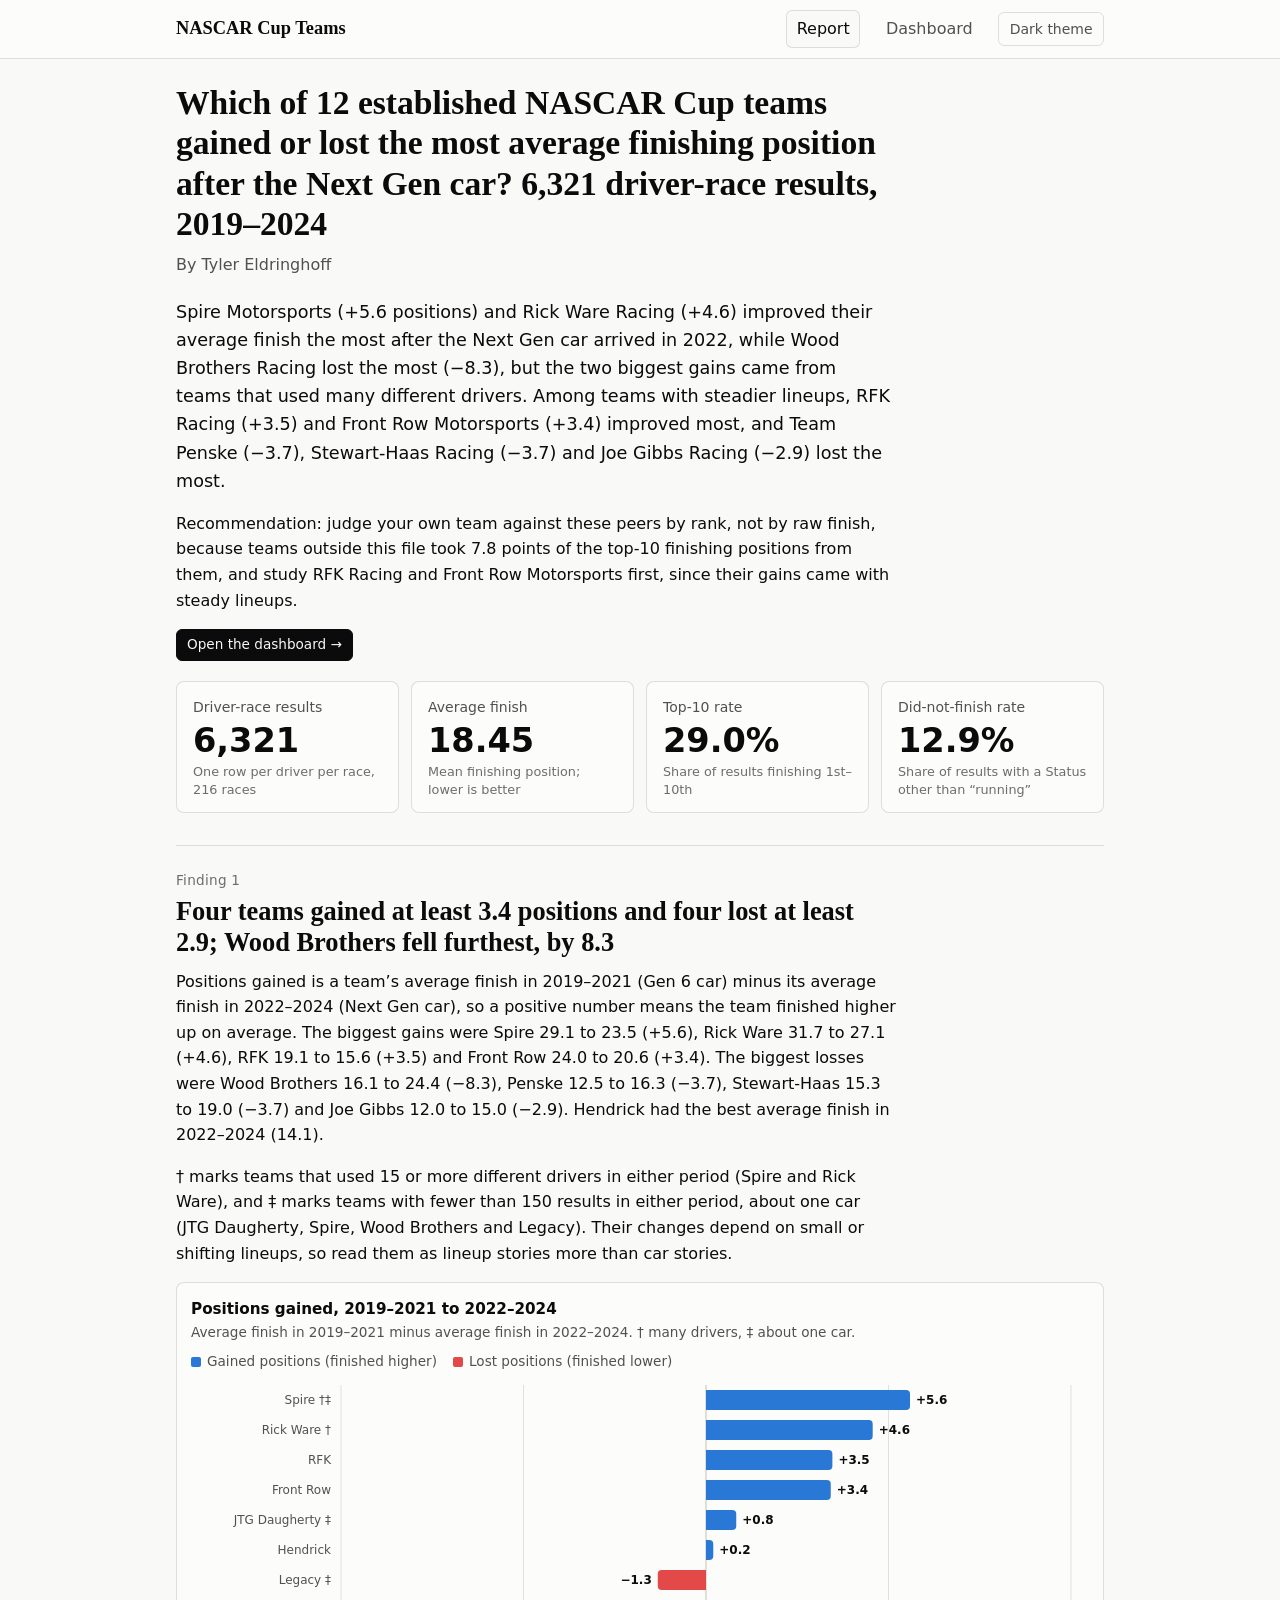
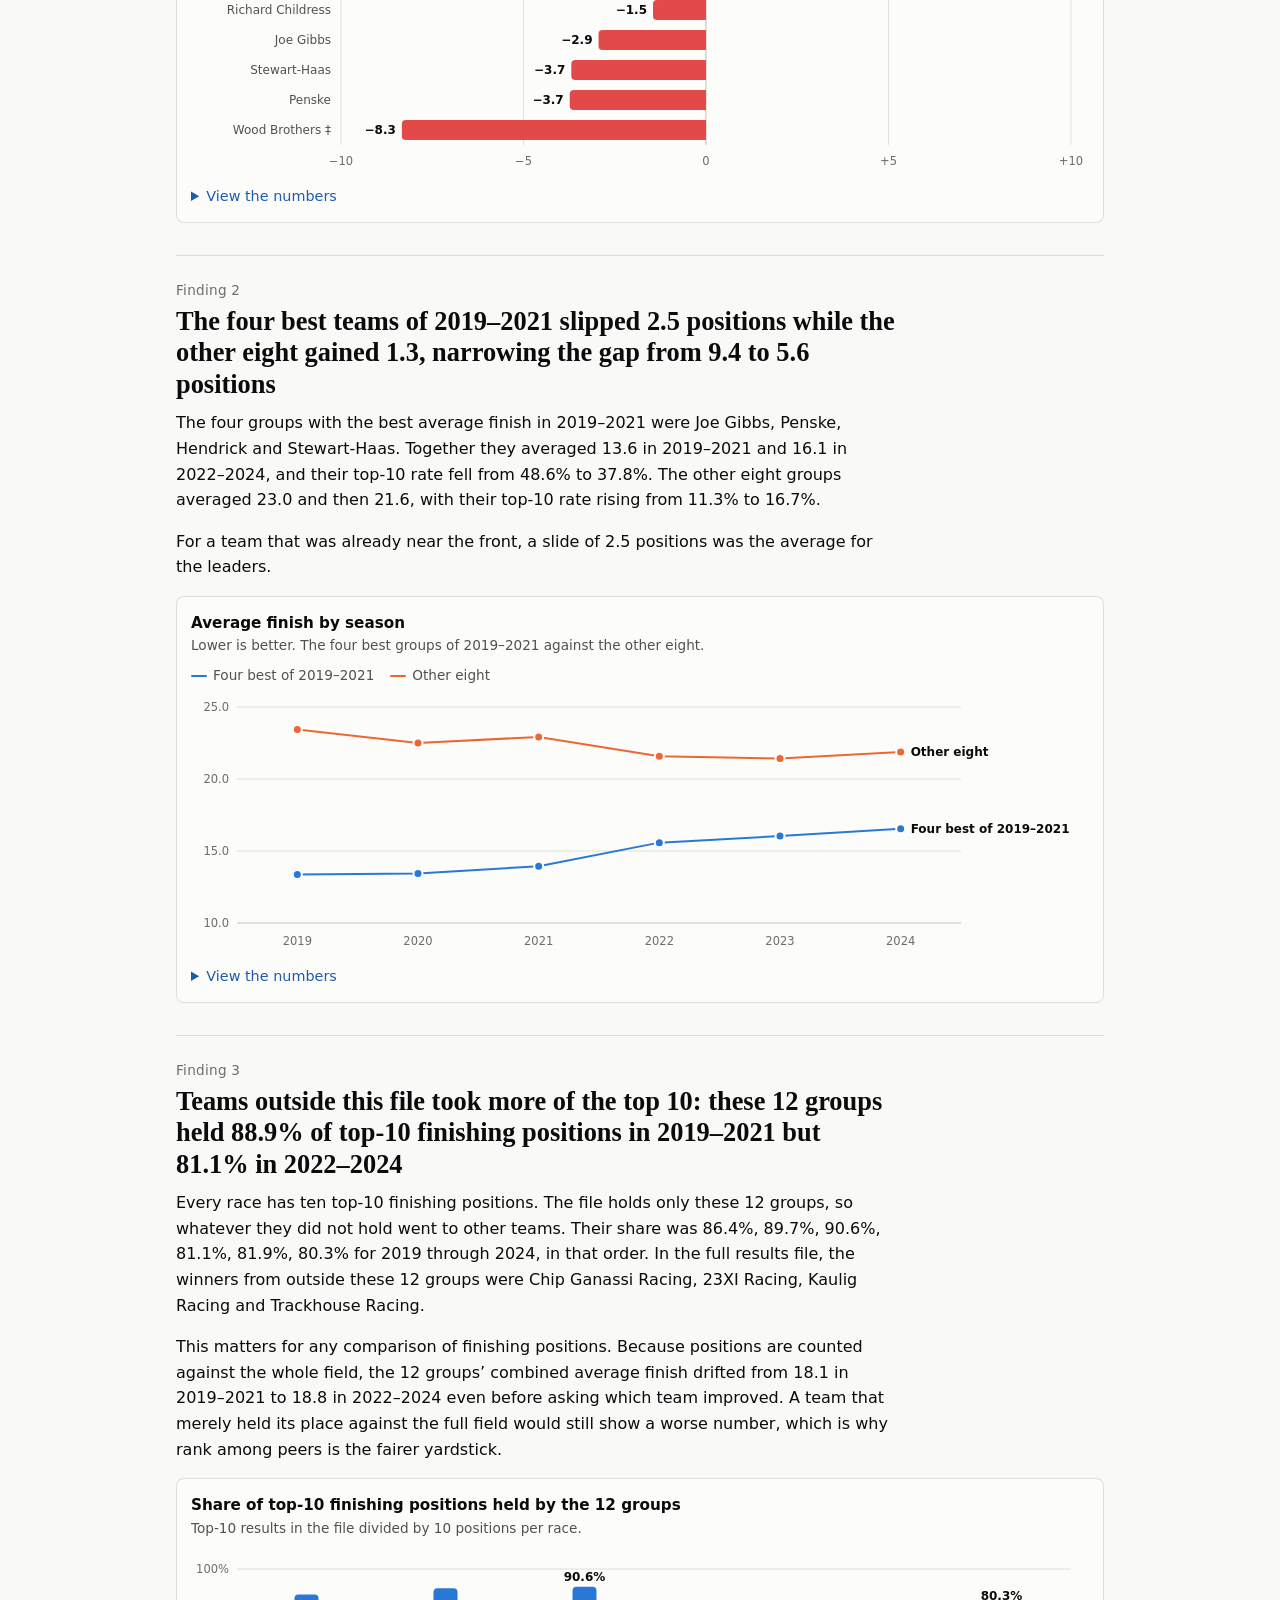
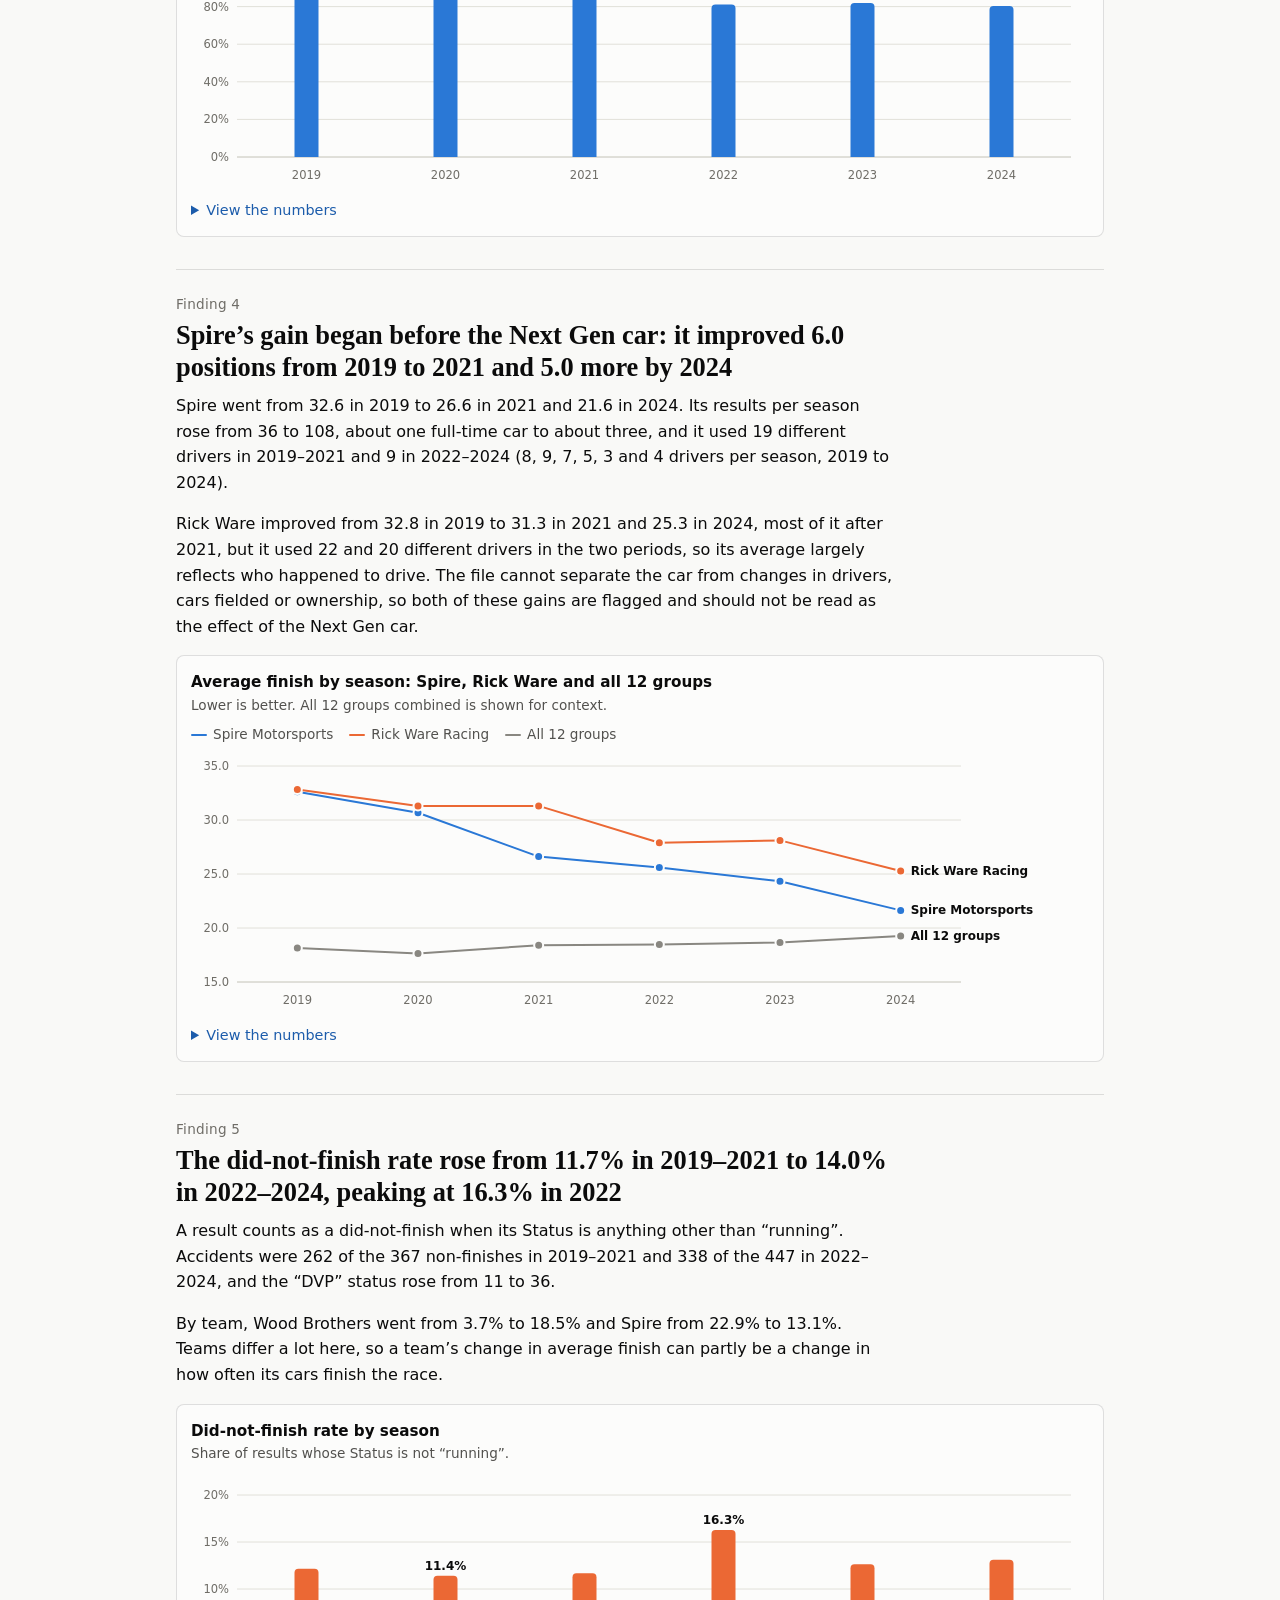
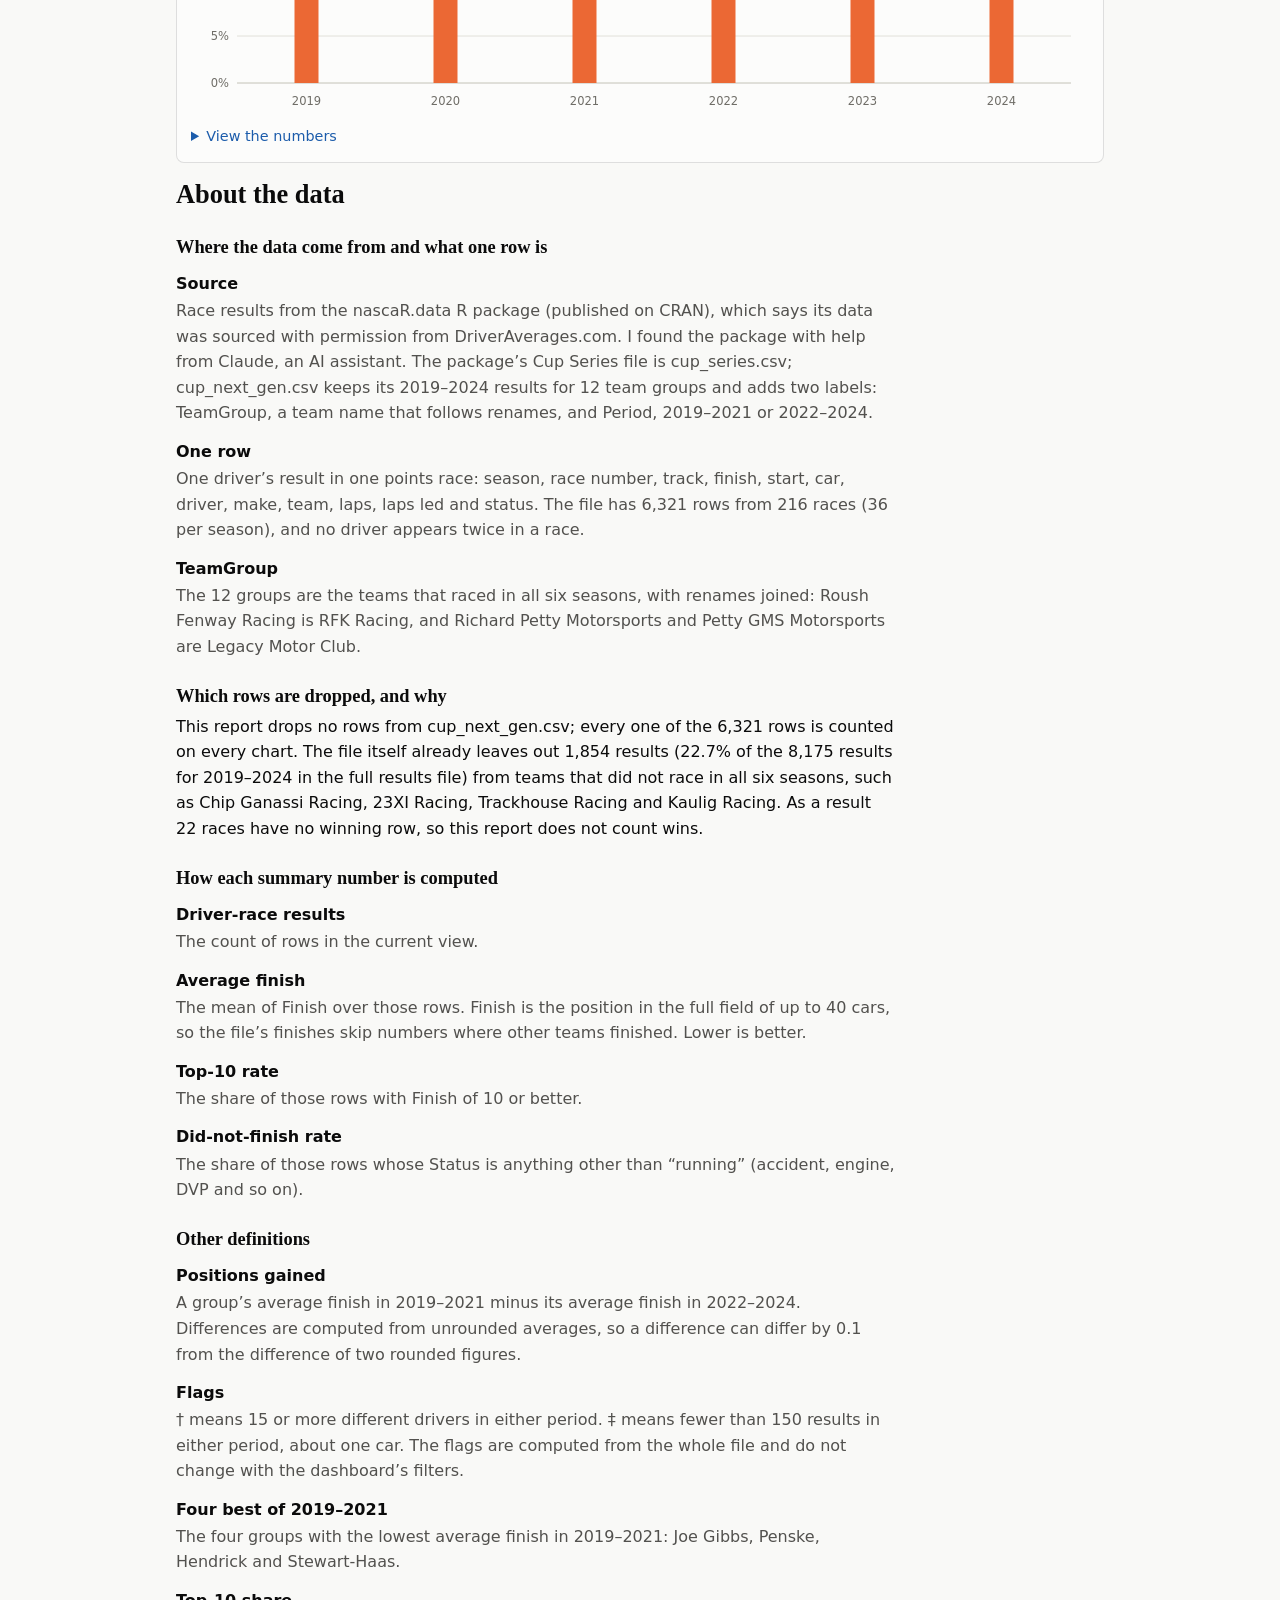
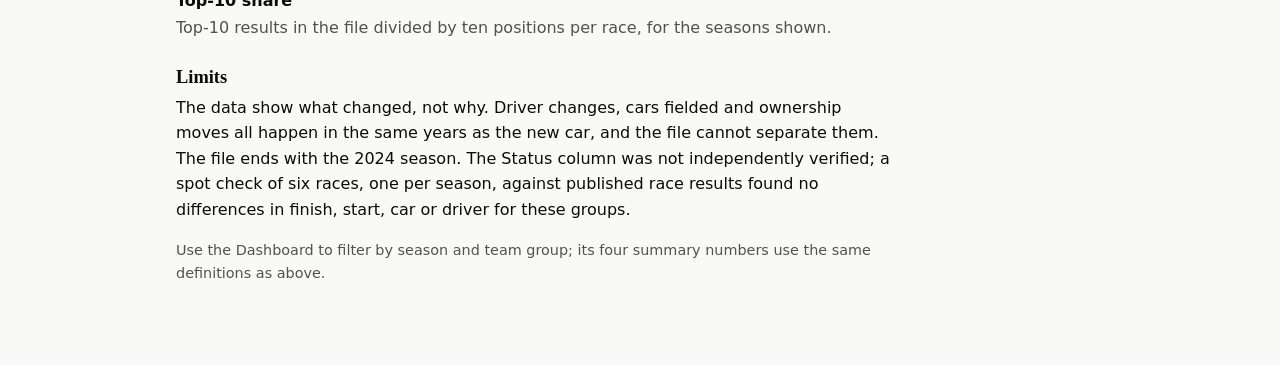
==== index.html @ 0ead7a6e "Add NASCAR Cup team report and dashboard Two-page site (report and dashboard) comparing 12 Cup team " ====
<!doctype html>
<html lang="en">
<head>
  <meta charset="utf-8">
  <meta name="viewport" content="width=device-width, initial-scale=1">
  <title>NASCAR Cup Teams Before and After the Next Gen Car</title>
  <meta name="description" content="Which of 12 established NASCAR Cup team groups gained or lost the most average finish after the Next Gen car arrived in 2022, 2019-2024.">
  <link rel="stylesheet" href="styles.css">
</head>
<body>
  <nav class="nav" aria-label="Main">
    <div class="nav-inner">
      <a class="brand" href="index.html">NASCAR Cup Teams</a>
      <a class="tab" href="index.html" aria-current="page">Report</a>
      <a class="tab" href="dashboard.html">Dashboard</a>
      <button class="theme-btn" id="theme-btn" type="button">Dark theme</button>
    </div>
  </nav>

  <main>
    <header class="narrow">
      <h1 id="title">Loading the report&hellip;</h1>
      <p class="byline" id="byline"></p>
    </header>

    <div class="narrow" id="opening"></div>
    <ul class="tiles" id="tiles" aria-label="Summary numbers"></ul>
    <div id="findings"></div>
    <section class="about narrow" id="about"></section>
    <noscript><p class="note">This report calculates every number in your browser from cup_next_gen.csv, so it needs JavaScript turned on.</p></noscript>
  </main>

  <script src="data.js"></script>
  <script src="charts.js"></script>
  <script src="report.js"></script>
</body>
</html>
---- styles.css ----
/* Shared look for index.html and dashboard.html.
   Colors are roles (custom properties); light and dark values swap in one place. */

:root {
  color-scheme: light;
  --bg: #f9f9f7;
  --surface: #fcfcfb;
  --ink: #0b0b0b;
  --ink2: #52514e;
  --muted: #6f6d67;
  --grid: #e1e0d9;
  --axis: #c3c2b7;
  --border: rgba(11, 11, 11, 0.12);
  --link: #1c5cab;
  --series-1: #2a78d6;   /* blue   */
  --series-2: #eb6834;   /* orange */
  --context: #898781;    /* gray for "everyone else" */
  --div-pos: #2a78d6;    /* gained  */
  --div-neg: #e34948;    /* lost    */
  --focus: #2a78d6;
  --serif: Georgia, "Times New Roman", serif;
  --sans: system-ui, -apple-system, "Segoe UI", Roboto, sans-serif;
}

@media (prefers-color-scheme: dark) {
  :root:where(:not([data-theme="light"])) {
    color-scheme: dark;
    --bg: #0d0d0d;
    --surface: #1a1a19;
    --ink: #f0efec;
    --ink2: #c3c2b7;
    --muted: #a4a29b;
    --grid: #2c2c2a;
    --axis: #383835;
    --border: rgba(255, 255, 255, 0.12);
    --link: #86b6ef;
    --series-1: #3987e5;
    --series-2: #d95926;
    --div-pos: #3987e5;
    --div-neg: #e66767;
    --focus: #86b6ef;
  }
}

:root[data-theme="dark"] {
  color-scheme: dark;
  --bg: #0d0d0d;
  --surface: #1a1a19;
  --ink: #f0efec;
  --ink2: #c3c2b7;
  --muted: #a4a29b;
  --grid: #2c2c2a;
  --axis: #383835;
  --border: rgba(255, 255, 255, 0.12);
  --link: #86b6ef;
  --series-1: #3987e5;
  --series-2: #d95926;
  --div-pos: #3987e5;
  --div-neg: #e66767;
  --focus: #86b6ef;
}

* { box-sizing: border-box; }

html { -webkit-text-size-adjust: 100%; }

body {
  margin: 0;
  background: var(--bg);
  color: var(--ink);
  font-family: var(--sans);
  font-size: 1rem;
  line-height: 1.6;
}

a { color: var(--link); }
a:focus-visible, button:focus-visible, summary:focus-visible, input:focus-visible, select:focus-visible, [tabindex]:focus-visible {
  outline: 2px solid var(--focus);
  outline-offset: 2px;
}

/* ---------- navigation ---------- */
.nav {
  background: var(--surface);
  border-bottom: 1px solid var(--border);
}
.nav-inner {
  max-width: 960px;
  margin: 0 auto;
  padding: 0.6rem 16px;
  display: flex;
  align-items: center;
  gap: 1rem;
  flex-wrap: wrap;
}
.brand { font-family: var(--serif); font-size: 1.15rem; font-weight: 700; color: var(--ink); text-decoration: none; margin-right: auto; }
.nav a.tab { color: var(--ink2); text-decoration: none; padding: 0.35rem 0.6rem; border-radius: 6px; }
.nav a.tab[aria-current="page"] { color: var(--ink); background: var(--bg); border: 1px solid var(--border); }
.nav a.tab:hover { color: var(--ink); }
.theme-btn {
  font: inherit; font-size: 0.875rem; color: var(--ink2); background: transparent;
  border: 1px solid var(--border); border-radius: 6px; padding: 0.3rem 0.65rem; cursor: pointer;
}
.theme-btn:hover { color: var(--ink); }

/* ---------- page frame ---------- */
main { max-width: 960px; margin: 0 auto; padding: 24px 16px 64px; }
.narrow { max-width: 720px; }

h1, h2, h3 { font-family: var(--serif); font-weight: 700; line-height: 1.2; margin: 0; }
h1 { font-size: clamp(1.5rem, 3.6vw, 2.1rem); margin-bottom: 0.5rem; }
h2 { font-size: clamp(1.3rem, 3vw, 1.65rem); margin: 0 0 0.6rem; }
h3 { font-size: 1.15rem; margin: 1.5rem 0 0.4rem; }
.byline { color: var(--ink2); margin: 0 0 1.25rem; }
.lede { font-size: 1.1rem; }
p { margin: 0 0 1rem; }
.note { color: var(--ink2); font-size: 0.9rem; }

/* ---------- summary numbers ---------- */
.tiles { display: grid; grid-template-columns: repeat(4, 1fr); gap: 12px; margin: 1.25rem 0 2rem; padding: 0; list-style: none; }
.tile { background: var(--surface); border: 1px solid var(--border); border-radius: 8px; padding: 14px 16px; }
.tile .label { color: var(--ink2); font-size: 0.875rem; margin: 0; }
.tile .value { font-size: clamp(1.6rem, 4vw, 2.1rem); font-weight: 600; line-height: 1.2; margin: 0.15rem 0; }
.tile .sub { color: var(--muted); font-size: 0.8rem; margin: 0; line-height: 1.35; }

/* ---------- findings ---------- */
.finding { border-top: 1px solid var(--border); padding-top: 1.5rem; margin-top: 2rem; }
.finding .num { color: var(--muted); font-size: 0.85rem; margin: 0 0 0.25rem; letter-spacing: 0.02em; }
.figure { background: var(--surface); border: 1px solid var(--border); border-radius: 8px; padding: 14px 14px 10px; margin: 1rem 0; }
.figure .title { font-weight: 600; font-size: 0.95rem; margin: 0; }
.figure .subtitle { color: var(--ink2); font-size: 0.85rem; margin: 0 0 8px; }
.chart { position: relative; width: 100%; }
.chart svg { display: block; width: 100%; height: auto; overflow: visible; }

.legend { display: flex; flex-wrap: wrap; gap: 4px 16px; margin: 0 0 6px; padding: 0; list-style: none; font-size: 0.85rem; color: var(--ink2); }
.legend li { display: inline-flex; align-items: center; gap: 6px; }
.key-line { display: inline-block; width: 16px; height: 2px; border-radius: 1px; }
.key-box { display: inline-block; width: 10px; height: 10px; border-radius: 2px; }

/* ---------- SVG chart parts (colors come from the roles above) ---------- */
.c-grid { stroke: var(--grid); stroke-width: 1; }
.c-axis { stroke: var(--axis); stroke-width: 1; }
.c-tick, .c-cat { fill: var(--muted); font-size: 11.5px; font-family: var(--sans); }
.c-cat { fill: var(--ink2); font-size: 12px; }
.c-label { fill: var(--ink); font-size: 12px; font-family: var(--sans); font-weight: 600; }
.c-dot { stroke: var(--surface); stroke-width: 2; }
.c-cross { stroke: var(--axis); stroke-width: 1; }
.c-bar { outline: none; }
.c-bar .mark { transition: opacity 0.1s; }
.c-bar:hover .mark, .c-bar:focus .mark { opacity: 0.75; }
.c-bar:focus-visible .mark { stroke: var(--ink); stroke-width: 1.5; }
.c-empty { fill: var(--ink2); font-size: 13px; font-family: var(--sans); }

.tip {
  position: fixed; z-index: 20; pointer-events: none; display: none;
  background: var(--surface); color: var(--ink); border: 1px solid var(--border);
  border-radius: 6px; padding: 8px 10px; font-size: 0.85rem; line-height: 1.4;
  box-shadow: 0 4px 14px rgba(0, 0, 0, 0.18); max-width: 260px;
}
.tip .tip-head { color: var(--ink2); margin-bottom: 2px; }
.tip .tip-row { display: flex; align-items: center; gap: 8px; }
.tip .tip-val { font-weight: 700; }
.tip .tip-name { color: var(--ink2); }

/* ---------- tables ("view the numbers") ---------- */
details.numbers { margin: 0.5rem 0 0; }
details.numbers summary { cursor: pointer; color: var(--link); font-size: 0.9rem; padding: 4px 0; }
.table-wrap { overflow-x: auto; margin-top: 6px; border: 1px solid var(--border); border-radius: 6px; background: var(--surface); }
table { border-collapse: collapse; width: 100%; font-size: 0.85rem; }
caption { text-align: left; padding: 8px 10px; color: var(--ink2); }
th, td { padding: 6px 10px; text-align: right; white-space: nowrap; border-top: 1px solid var(--grid); }
th:first-child, td:first-child { text-align: left; }
thead th { border-top: 0; color: var(--ink2); font-weight: 600; background: var(--surface); }
td { font-variant-numeric: tabular-nums; }
tr.total td { font-weight: 700; border-top: 1px solid var(--axis); }

/* ---------- closing section ---------- */
.about h3 { margin-top: 1.6rem; }
.about dl { margin: 0; }
.about dt { font-weight: 600; margin-top: 0.8rem; }
.about dd { margin: 0.1rem 0 0; color: var(--ink2); }
.about code { font-size: 0.9em; background: var(--surface); border: 1px solid var(--border); border-radius: 4px; padding: 0 4px; }

/* ---------- dashboard controls ---------- */
.controls { background: var(--surface); border: 1px solid var(--border); border-radius: 8px; padding: 12px 14px; display: grid; gap: 12px; margin-bottom: 16px; }
.control-row { display: flex; flex-wrap: wrap; gap: 8px 20px; align-items: flex-start; }
.control-group { display: flex; flex-direction: column; gap: 4px; min-width: 0; }
.control-group > .glabel { font-size: 0.8rem; color: var(--ink2); font-weight: 600; }
.chips { display: flex; flex-wrap: wrap; gap: 6px; }
.chip { position: relative; }
.chip input { position: absolute; opacity: 0; inset: 0; width: 100%; height: 100%; margin: 0; cursor: pointer; }
.chip span { display: inline-block; padding: 4px 10px; border: 1px solid var(--border); border-radius: 999px; font-size: 0.875rem; color: var(--ink2); background: var(--bg); }
.chip input:checked + span { background: var(--series-1); border-color: var(--series-1); color: #fff; }
.chip input:focus-visible + span { outline: 2px solid var(--focus); outline-offset: 2px; }
.btn { font: inherit; font-size: 0.85rem; color: var(--ink); background: var(--bg); border: 1px solid var(--border); border-radius: 6px; padding: 4px 10px; cursor: pointer; }
.btn:hover { border-color: var(--axis); }
.btn.primary { background: var(--ink); color: var(--bg); border-color: var(--ink); }
.team-grid { display: grid; grid-template-columns: repeat(auto-fill, minmax(210px, 1fr)); gap: 2px 14px; }
.team-grid label { display: flex; align-items: center; gap: 6px; font-size: 0.875rem; color: var(--ink2); padding: 2px 0; }
details.teams > summary { cursor: pointer; font-size: 0.8rem; font-weight: 600; color: var(--ink2); }
.seg { display: inline-flex; border: 1px solid var(--border); border-radius: 6px; overflow: hidden; }
.seg label { position: relative; }
.seg input { position: absolute; opacity: 0; inset: 0; width: 100%; height: 100%; margin: 0; cursor: pointer; }
.seg span { display: block; padding: 4px 12px; font-size: 0.875rem; color: var(--ink2); background: var(--bg); border-right: 1px solid var(--border); }
.seg label:last-child span { border-right: 0; }
.seg input:checked + span { background: var(--series-1); color: #fff; }
.seg input:focus-visible + span { outline: 2px solid var(--focus); outline-offset: -2px; }

.grid-2 { display: grid; grid-template-columns: minmax(0, 1fr); gap: 16px; }
.grid-2 > * { min-width: 0; }
.grid-2 .figure { margin: 0; }
.dash-note { color: var(--ink2); font-size: 0.9rem; margin: 0 0 12px; }
.dim { opacity: 0.55; }

@media (max-width: 720px) {
  .tiles { grid-template-columns: repeat(2, 1fr); }
}
@media (prefers-reduced-motion: reduce) {
  * { transition: none !important; }
}
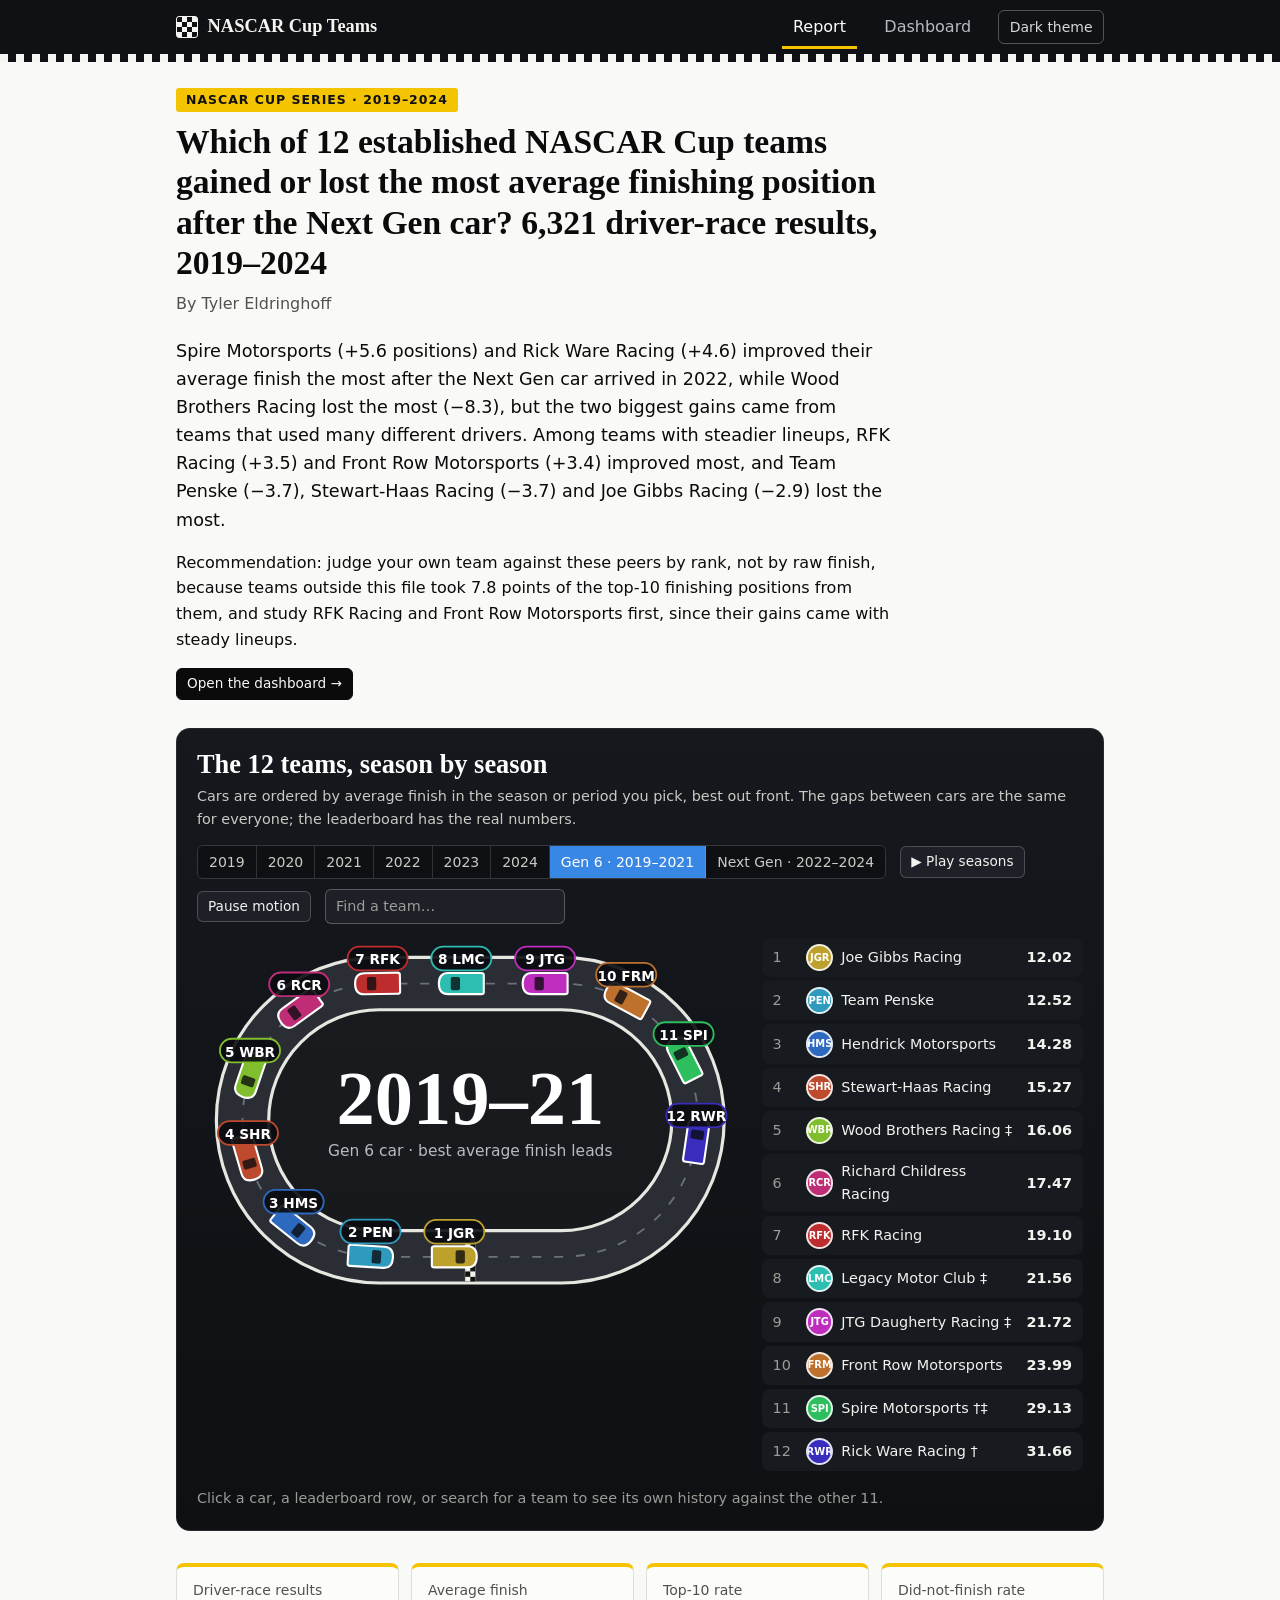
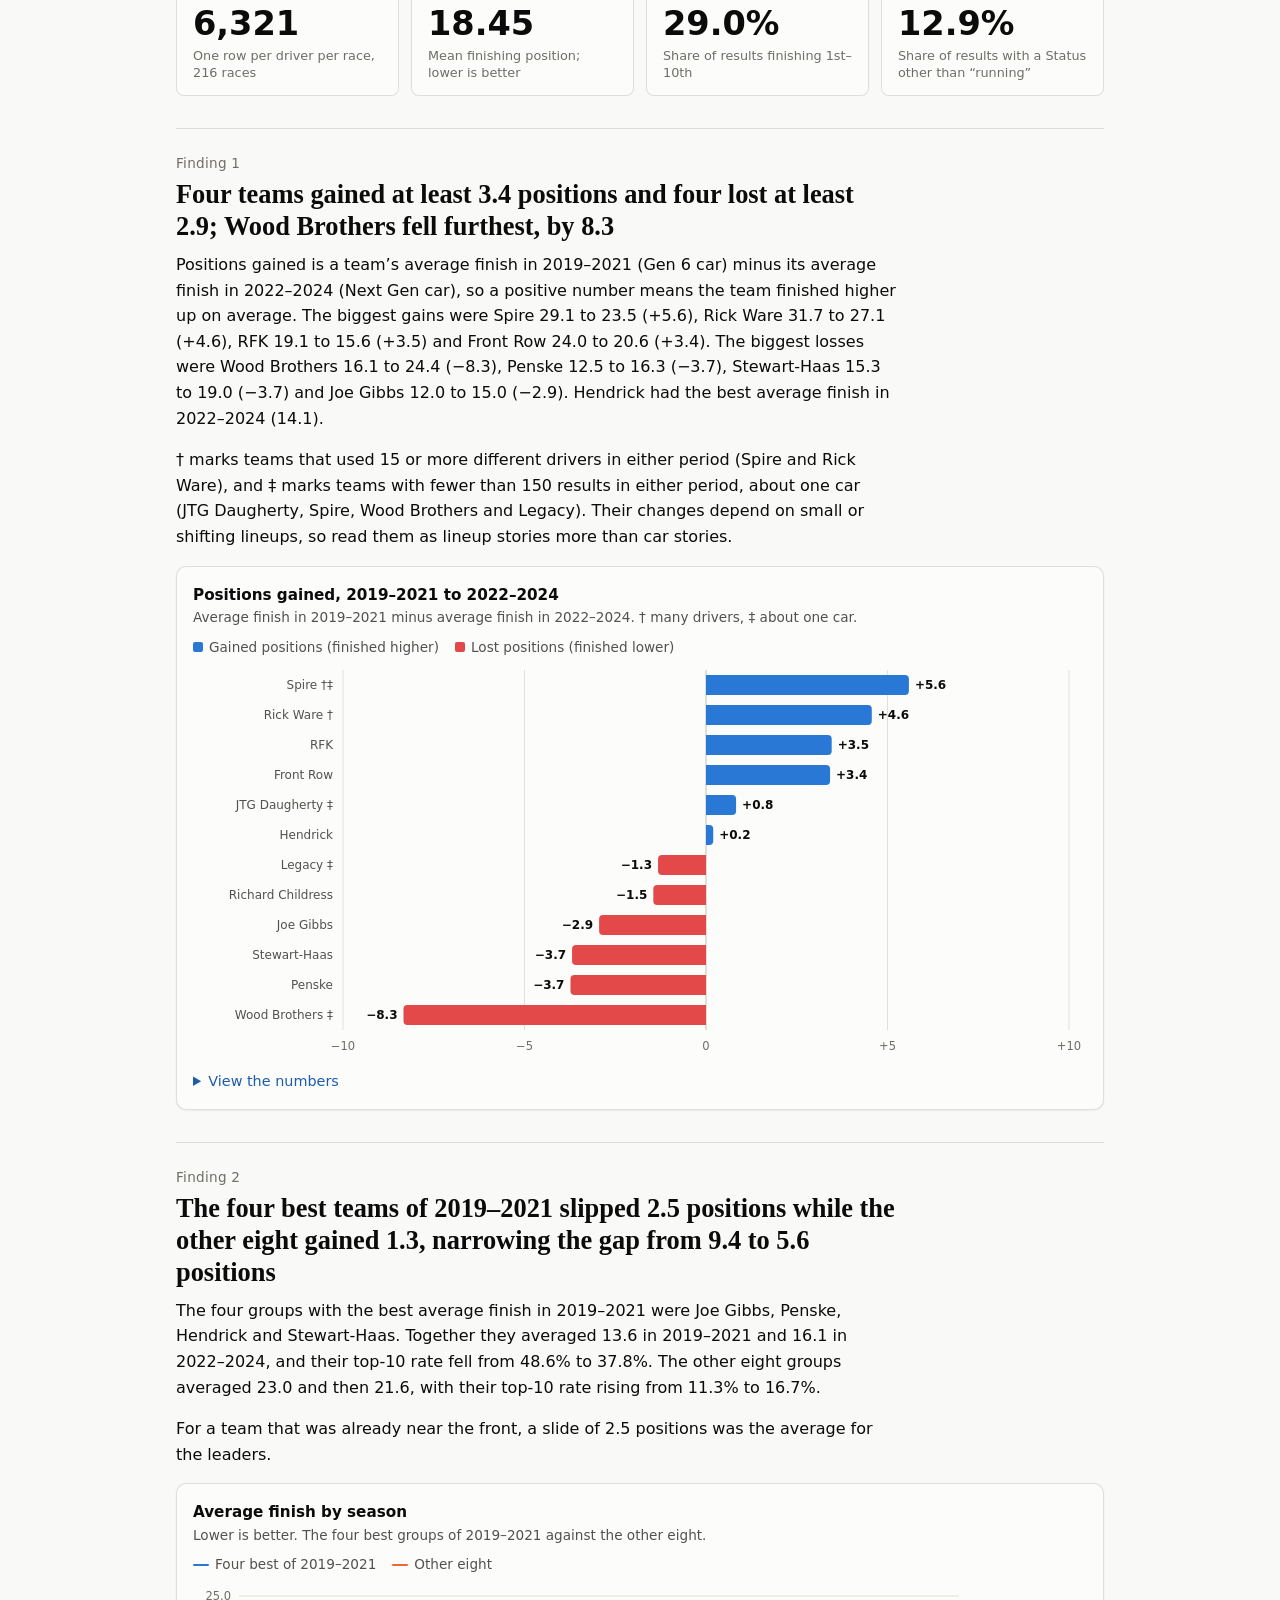
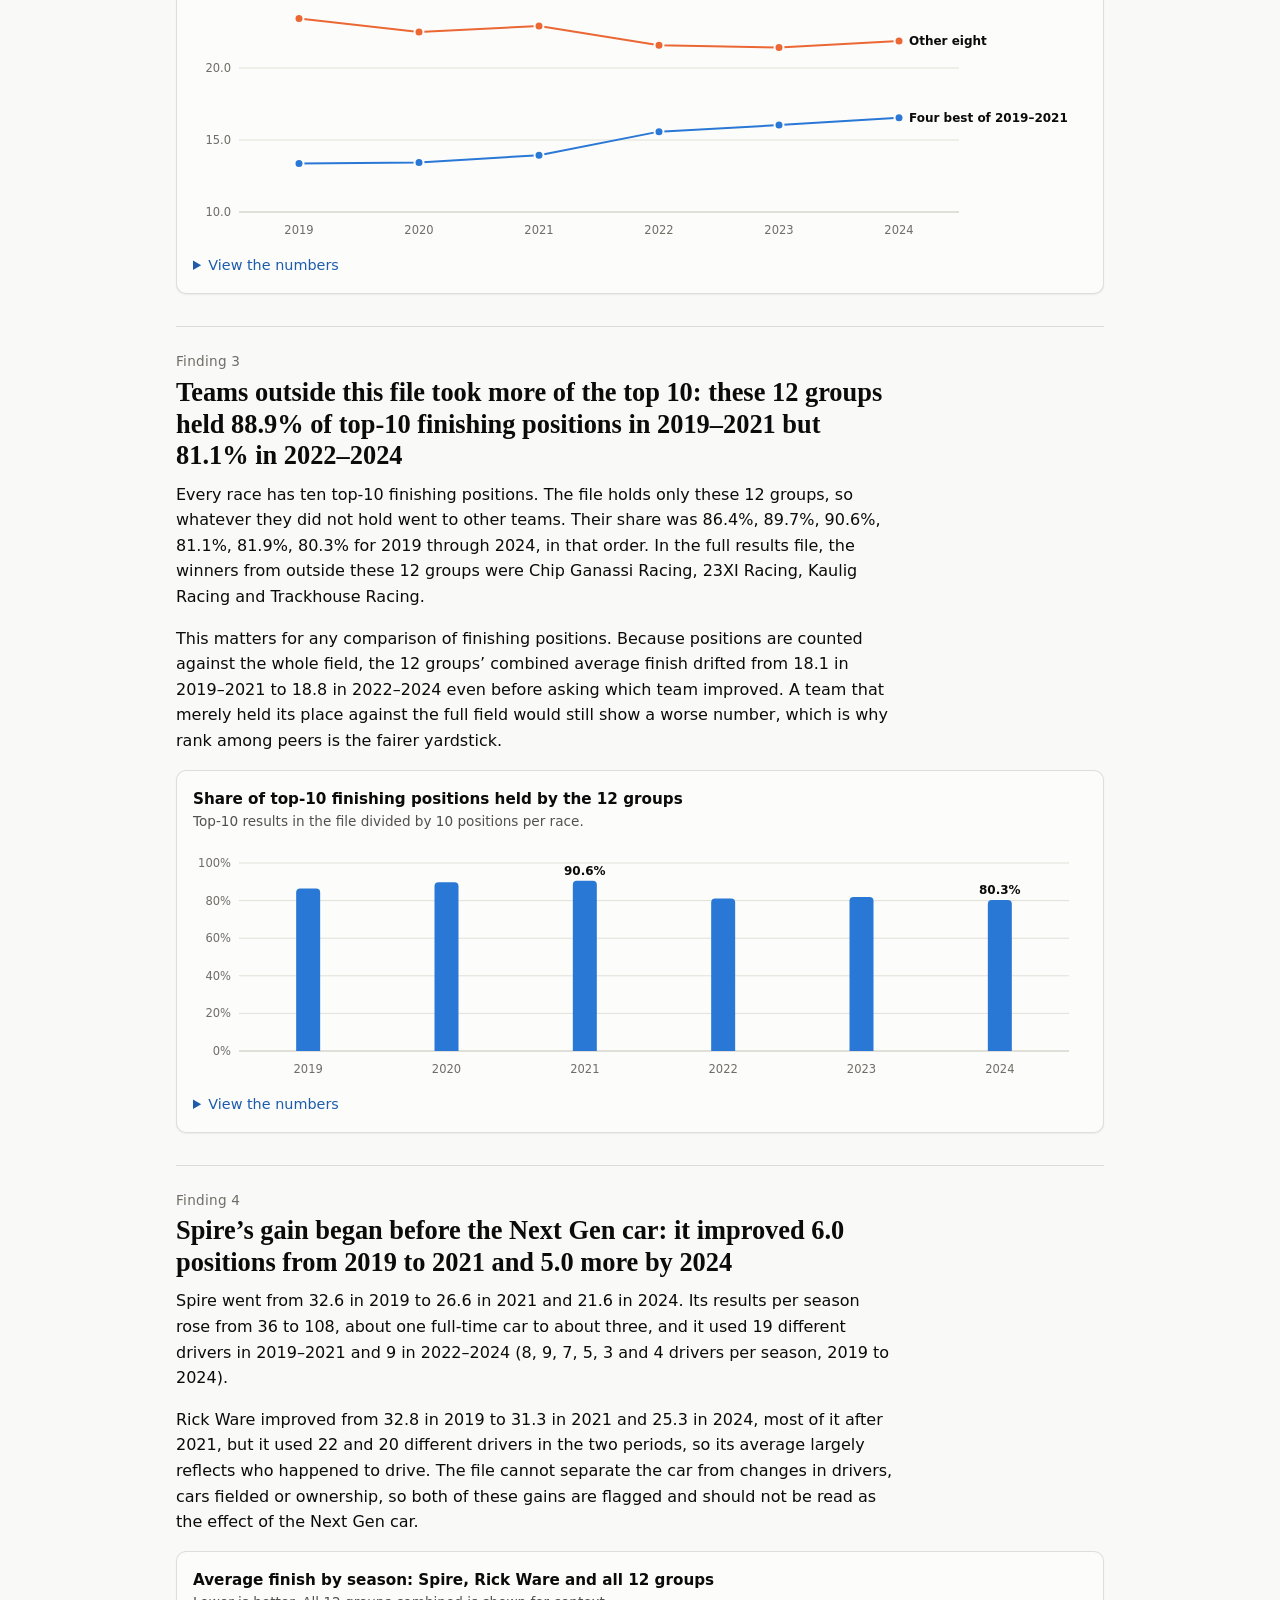
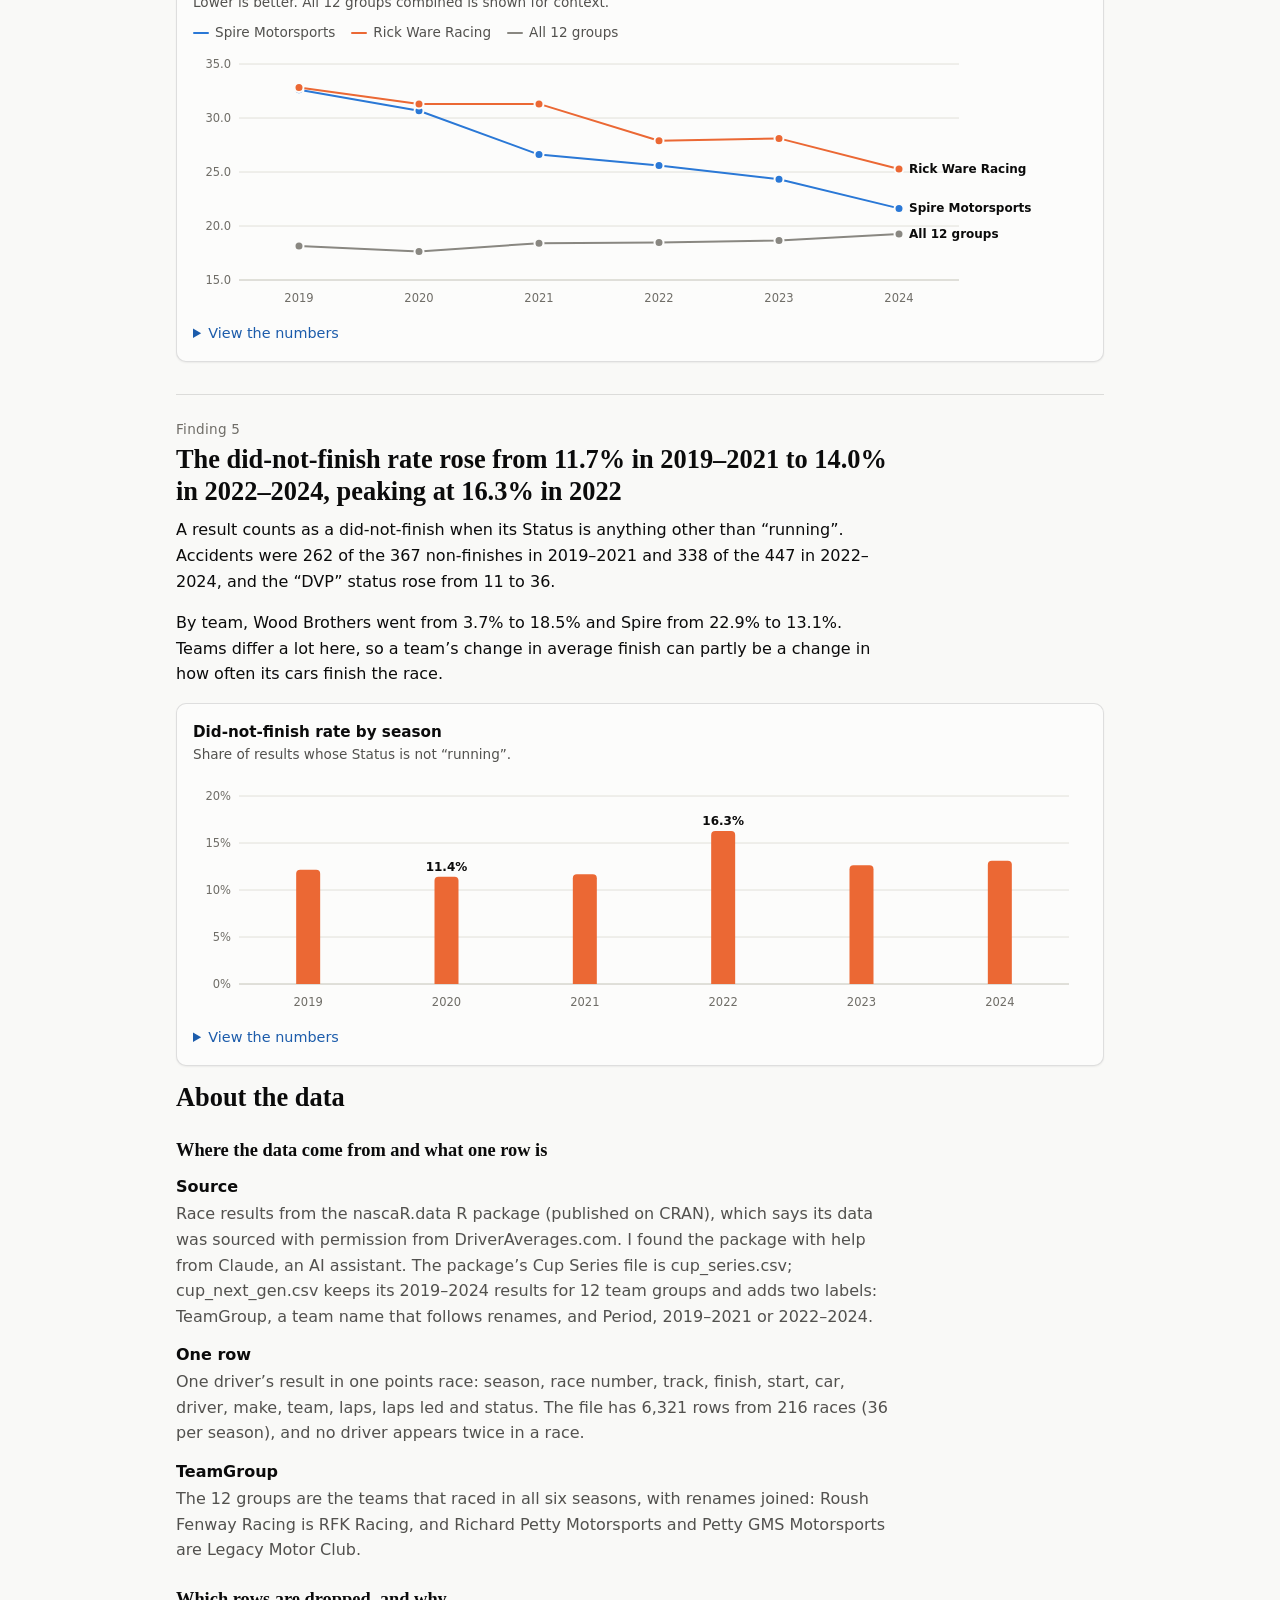
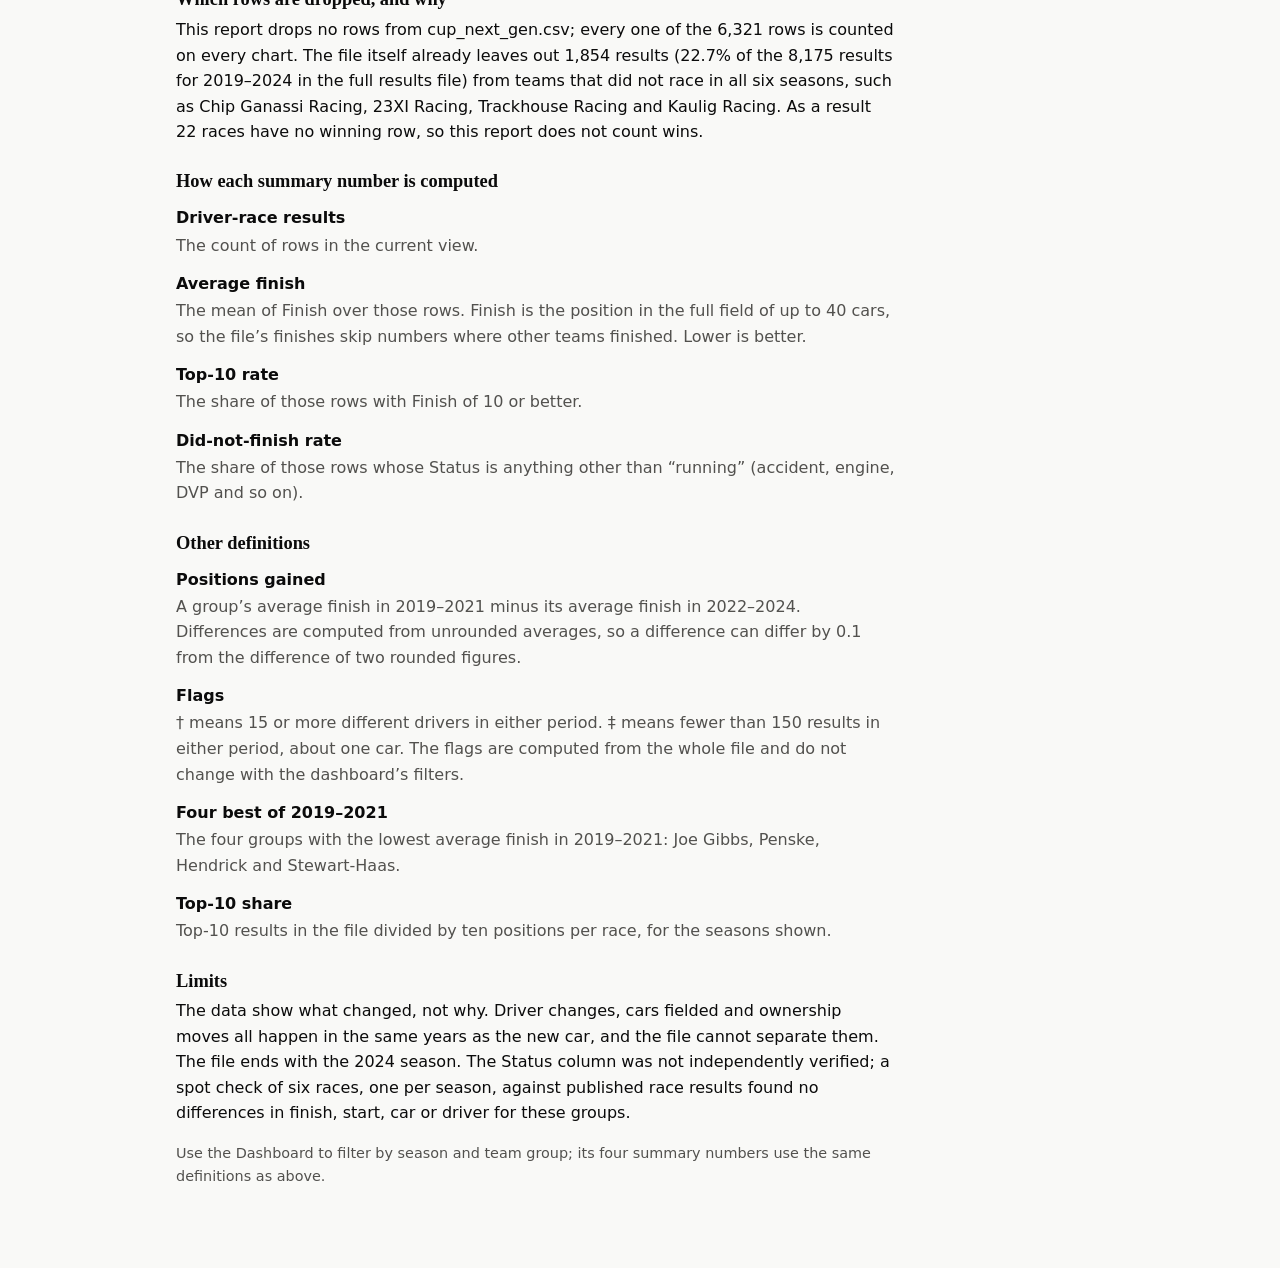
==== commit ce530d3d: "Redesign: racing look, racetrack homepage, search and spotlight Adds a racetrack where 12 team cars " ====
--- a/index.html
+++ b/index.html
@@ -10,20 +10,23 @@
 <body>
   <nav class="nav" aria-label="Main">
     <div class="nav-inner">
-      <a class="brand" href="index.html">NASCAR Cup Teams</a>
+      <a class="brand" href="index.html" aria-label="NASCAR Cup Teams, home">NASCAR Cup Teams</a>
       <a class="tab" href="index.html" aria-current="page">Report</a>
       <a class="tab" href="dashboard.html">Dashboard</a>
       <button class="theme-btn" id="theme-btn" type="button">Dark theme</button>
     </div>
   </nav>
+  <div class="stripe" aria-hidden="true"></div>
 
   <main>
     <header class="narrow">
+      <p class="kicker">NASCAR Cup Series &middot; 2019&ndash;2024</p>
       <h1 id="title">Loading the report&hellip;</h1>
       <p class="byline" id="byline"></p>
     </header>
 
     <div class="narrow" id="opening"></div>
+    <section id="race" class="race" aria-label="Racetrack"></section>
     <ul class="tiles" id="tiles" aria-label="Summary numbers"></ul>
     <div id="findings"></div>
     <section class="about narrow" id="about"></section>
@@ -32,6 +35,7 @@
 
   <script src="data.js"></script>
   <script src="charts.js"></script>
+  <script src="race.js"></script>
   <script src="report.js"></script>
 </body>
 </html>
--- a/styles.css
+++ b/styles.css
@@ -18,6 +18,7 @@
   --div-pos: #2a78d6;    /* gained  */
   --div-neg: #e34948;    /* lost    */
   --focus: #2a78d6;
+  --accent: #f5c400;     /* flag yellow: decoration and highlights only, never data */
   --serif: Georgia, "Times New Roman", serif;
   --sans: system-ui, -apple-system, "Segoe UI", Roboto, sans-serif;
 }
@@ -81,27 +82,33 @@
 
 /* ---------- navigation ---------- */
 .nav {
-  background: var(--surface);
-  border-bottom: 1px solid var(--border);
+  background: #0f1114;           /* asphalt band in both themes */
+  position: sticky; top: 0; z-index: 30;
 }
 .nav-inner {
   max-width: 960px;
   margin: 0 auto;
-  padding: 0.6rem 16px;
+  padding: 0.35rem 16px;
   display: flex;
   align-items: center;
-  gap: 1rem;
+  gap: 0.5rem 1rem;
   flex-wrap: wrap;
 }
-.brand { font-family: var(--serif); font-size: 1.15rem; font-weight: 700; color: var(--ink); text-decoration: none; margin-right: auto; }
-.nav a.tab { color: var(--ink2); text-decoration: none; padding: 0.35rem 0.6rem; border-radius: 6px; }
-.nav a.tab[aria-current="page"] { color: var(--ink); background: var(--bg); border: 1px solid var(--border); }
-.nav a.tab:hover { color: var(--ink); }
+.brand { display: inline-flex; align-items: center; gap: 0.6rem; font-family: var(--serif); font-size: 1.15rem; font-weight: 700; color: #f5f5f2; text-decoration: none; margin-right: auto; }
+.brand::before {                 /* a tiny checkered flag */
+  content: ""; width: 20px; height: 20px; border-radius: 3px; border: 1px solid #f5f5f2;
+  background: repeating-conic-gradient(#f5f5f2 0 25%, #0f1114 0 50%) 0 0 / 10px 10px;
+}
+.nav a.tab { color: #b9bbc2; text-decoration: none; padding: 0.55rem 0.7rem; border-radius: 0; box-shadow: inset 0 -3px 0 transparent; }
+.nav a.tab[aria-current="page"] { color: #fff; box-shadow: inset 0 -3px 0 var(--accent); }
+.nav a.tab:hover { color: #fff; }
+.nav a:focus-visible, .nav button:focus-visible { outline-color: var(--accent); }
 .theme-btn {
-  font: inherit; font-size: 0.875rem; color: var(--ink2); background: transparent;
-  border: 1px solid var(--border); border-radius: 6px; padding: 0.3rem 0.65rem; cursor: pointer;
-}
-.theme-btn:hover { color: var(--ink); }
+  font: inherit; font-size: 0.875rem; color: #d7d8dc; background: transparent;
+  border: 1px solid rgba(255, 255, 255, 0.28); border-radius: 6px; padding: 0.3rem 0.65rem; cursor: pointer;
+}
+.theme-btn:hover { color: #fff; border-color: rgba(255, 255, 255, 0.5); }
+.stripe { height: 8px; background: repeating-conic-gradient(#0f1114 0 25%, #f5f5f2 0 50%) 0 0 / 16px 16px; }
 
 /* ---------- page frame ---------- */
 main { max-width: 960px; margin: 0 auto; padding: 24px 16px 64px; }
@@ -118,7 +125,7 @@
 
 /* ---------- summary numbers ---------- */
 .tiles { display: grid; grid-template-columns: repeat(4, 1fr); gap: 12px; margin: 1.25rem 0 2rem; padding: 0; list-style: none; }
-.tile { background: var(--surface); border: 1px solid var(--border); border-radius: 8px; padding: 14px 16px; }
+.tile { background: var(--surface); border: 1px solid var(--border); border-top: 4px solid var(--accent); border-radius: 8px; padding: 12px 16px 14px; }
 .tile .label { color: var(--ink2); font-size: 0.875rem; margin: 0; }
 .tile .value { font-size: clamp(1.6rem, 4vw, 2.1rem); font-weight: 600; line-height: 1.2; margin: 0.15rem 0; }
 .tile .sub { color: var(--muted); font-size: 0.8rem; margin: 0; line-height: 1.35; }
@@ -126,7 +133,7 @@
 /* ---------- findings ---------- */
 .finding { border-top: 1px solid var(--border); padding-top: 1.5rem; margin-top: 2rem; }
 .finding .num { color: var(--muted); font-size: 0.85rem; margin: 0 0 0.25rem; letter-spacing: 0.02em; }
-.figure { background: var(--surface); border: 1px solid var(--border); border-radius: 8px; padding: 14px 14px 10px; margin: 1rem 0; }
+.figure { background: var(--surface); border: 1px solid var(--border); border-radius: 10px; padding: 16px 16px 12px; margin: 1rem 0; box-shadow: 0 1px 2px rgba(0, 0, 0, 0.06); }
 .figure .title { font-weight: 600; font-size: 0.95rem; margin: 0; }
 .figure .subtitle { color: var(--ink2); font-size: 0.85rem; margin: 0 0 8px; }
 .chart { position: relative; width: 100%; }
@@ -212,9 +219,99 @@
 .dash-note { color: var(--ink2); font-size: 0.9rem; margin: 0 0 12px; }
 .dim { opacity: 0.55; }
 
+/* ---------- headline kicker, scroll reveal ---------- */
+.kicker { display: inline-block; margin: 0 0 0.6rem; padding: 2px 10px; font-size: 0.78rem; font-weight: 700; letter-spacing: 0.08em; text-transform: uppercase; color: #0f1114; background: var(--accent); border-radius: 3px; }
+.js-reveal .reveal { opacity: 0; transform: translateY(18px); transition: opacity 0.6s ease, transform 0.6s ease; }
+.js-reveal .reveal.in { opacity: 1; transform: none; }
+.sr-only { position: absolute; width: 1px; height: 1px; overflow: hidden; clip: rect(0 0 0 0); white-space: nowrap; }
+
+/* ---------- racetrack panel (dark in both themes) ---------- */
+.race {
+  --bg: #0e1013; --surface: #171a1f; --ink: #f2f2ef; --ink2: #c9cac4; --muted: #9b9c96;
+  --grid: #2a2d33; --axis: #3b3f46; --border: rgba(255, 255, 255, 0.14); --link: #86b6ef;
+  --series-1: #3987e5; --series-2: #d95926; --context: #a09f98; --focus: #ffd633;
+  color-scheme: dark; color: var(--ink);
+  background: linear-gradient(180deg, #15181d 0%, #0e1013 100%);
+  border: 1px solid rgba(255, 255, 255, 0.08); border-radius: 14px;
+  padding: 20px; margin: 1.75rem 0 2rem;
+}
+.race h2 { color: #fff; margin-bottom: 0.25rem; }
+.race .note { color: var(--ink2); margin: 0 0 14px; }
+.race-controls { display: flex; flex-wrap: wrap; gap: 10px 14px; align-items: center; margin-bottom: 14px; }
+.race .seg { flex-wrap: wrap; }
+.race .seg span { padding: 5px 11px; }
+.race .btn { background: #1d2127; color: var(--ink); border-color: rgba(255, 255, 255, 0.2); }
+.race .btn[aria-pressed="true"] { background: var(--accent); color: #0f1114; border-color: var(--accent); }
+.race-body { display: grid; grid-template-columns: minmax(0, 1.7fr) minmax(220px, 1fr); gap: 18px; align-items: start; }
+.track-wrap svg { display: block; width: 100%; height: auto; }
+.track-asphalt { fill: none; stroke: #2a2d33; }
+.track-edge { fill: none; stroke: #e7e7e1; }
+.track-center { fill: none; stroke: #6c707a; stroke-width: 2; stroke-dasharray: 10 14; }
+.infield { fill: rgba(255, 255, 255, 0.025); }
+.year-big { fill: #fff; font-family: var(--serif); font-weight: 700; text-anchor: middle; }
+.year-cap { fill: #b9bbc2; font-family: var(--sans); text-anchor: middle; }
+.car { cursor: pointer; transition: opacity 0.2s; }
+.car.dim { opacity: 0.32; }
+.car-body { stroke: #fff; stroke-width: 1.6; }
+.car-glass { fill: rgba(10, 12, 16, 0.78); }
+.pill-bg { fill: rgba(10, 12, 16, 0.9); stroke-width: 2; }
+.pill-text { fill: #fff; font-family: var(--sans); font-weight: 700; text-anchor: middle; dominant-baseline: central; pointer-events: none; }
+.car.sel .pill-bg { stroke: var(--accent) !important; stroke-width: 3.2; }
+.car.hot .pill-bg { stroke: #fff !important; stroke-width: 3; }
+.car:focus { outline: none; }
+.car:focus-visible .pill-bg { stroke: var(--accent) !important; stroke-width: 3.5; }
+.board { list-style: none; margin: 0; padding: 0; display: grid; gap: 4px; }
+.board-row {
+  display: grid; grid-template-columns: 1.6rem 1.7rem 1fr auto; gap: 8px; align-items: center; width: 100%;
+  font: inherit; font-size: 0.9rem; color: var(--ink); text-align: left; cursor: pointer;
+  background: #171a1f; border: 1px solid transparent; border-radius: 8px; padding: 5px 10px;
+}
+.board-row:hover, .board-row.hot { border-color: rgba(255, 255, 255, 0.35); }
+.board-row.sel { border-color: var(--accent); background: #1d2127; }
+.board-row .rk { color: var(--muted); font-variant-numeric: tabular-nums; }
+.board-row .vl { font-variant-numeric: tabular-nums; font-weight: 700; }
+.badge { display: inline-flex; align-items: center; justify-content: center; width: 1.7rem; height: 1.7rem; border-radius: 50%; font-size: 0.62rem; font-weight: 800; color: #fff; letter-spacing: 0; border: 2px solid rgba(255, 255, 255, 0.85); overflow: hidden; }
+.badge img { width: 100%; height: 100%; object-fit: contain; background: #fff; }
+.combo { position: relative; }
+.combo input {
+  font: inherit; font-size: 0.9rem; color: var(--ink); background: #1d2127; width: 15rem; max-width: 100%;
+  border: 1px solid rgba(255, 255, 255, 0.25); border-radius: 6px; padding: 5px 10px;
+}
+.combo input::placeholder { color: var(--muted); }
+.combo ul {
+  position: absolute; z-index: 15; left: 0; right: 0; top: calc(100% + 4px); margin: 0; padding: 4px; list-style: none;
+  background: #1d2127; border: 1px solid rgba(255, 255, 255, 0.25); border-radius: 8px; max-height: 14rem; overflow-y: auto;
+  box-shadow: 0 10px 24px rgba(0, 0, 0, 0.5);
+}
+.combo li { padding: 5px 8px; border-radius: 5px; cursor: pointer; font-size: 0.9rem; }
+.combo li[aria-selected="true"], .combo li:hover { background: #2a2f37; }
+.spot { margin-top: 16px; }
+.spot-card { background: #171a1f; border: 1px solid rgba(255, 255, 255, 0.14); border-top: 4px solid var(--accent); border-radius: 10px; padding: 14px 16px; }
+.spot-head { display: flex; align-items: center; gap: 10px; flex-wrap: wrap; margin-bottom: 6px; }
+.spot-head h3 { margin: 0; font-size: 1.25rem; color: #fff; }
+.spot-head .btn { margin-left: auto; }
+.spot-card p { color: var(--ink2); margin: 0 0 10px; }
+.spot-stats { display: grid; grid-template-columns: repeat(auto-fit, minmax(150px, 1fr)); gap: 8px 14px; margin: 0 0 10px; }
+.spot-stats div { background: #1d2127; border-radius: 6px; padding: 6px 10px; }
+.spot-stats dt { color: var(--muted); font-size: 0.75rem; }
+.spot-stats dd { margin: 0; font-weight: 700; font-size: 1rem; }
+.spot-chart { margin-top: 6px; }
+.spot-empty { color: var(--muted); font-size: 0.9rem; margin: 0; }
+
+@media (max-width: 900px) {
+  .race-body { grid-template-columns: 1fr; }
+  .board { grid-template-columns: repeat(auto-fit, minmax(270px, 1fr)); }
+}
 @media (max-width: 720px) {
   .tiles { grid-template-columns: repeat(2, 1fr); }
+  .race { padding: 14px; }
+}
+@media (max-width: 520px) {
+  .brand { font-size: 0; gap: 0; }          /* keep the checkered-flag icon; the link still has an aria-label */
+  .brand::before { width: 24px; height: 24px; }
+  .nav-inner { gap: 0.25rem 0.5rem; }
 }
 @media (prefers-reduced-motion: reduce) {
   * { transition: none !important; }
-}
+  .js-reveal .reveal { opacity: 1; transform: none; }
+}
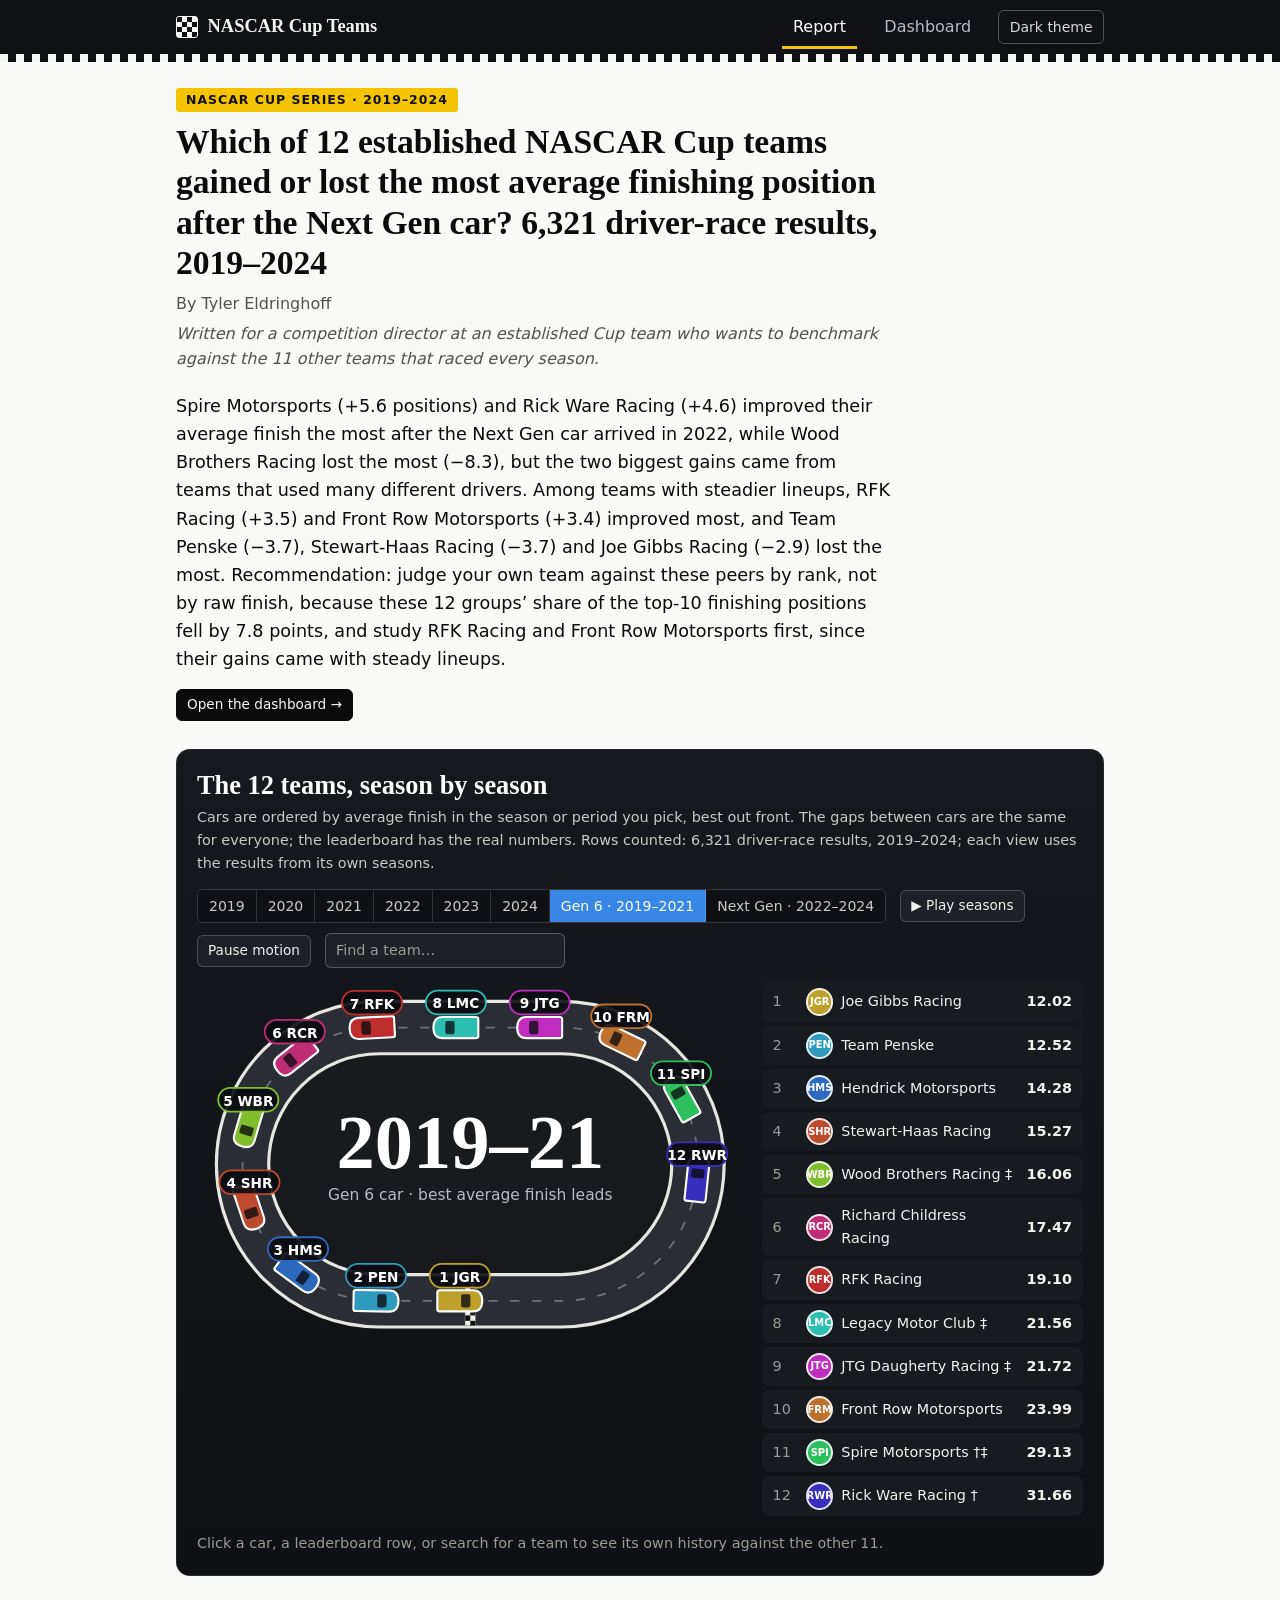
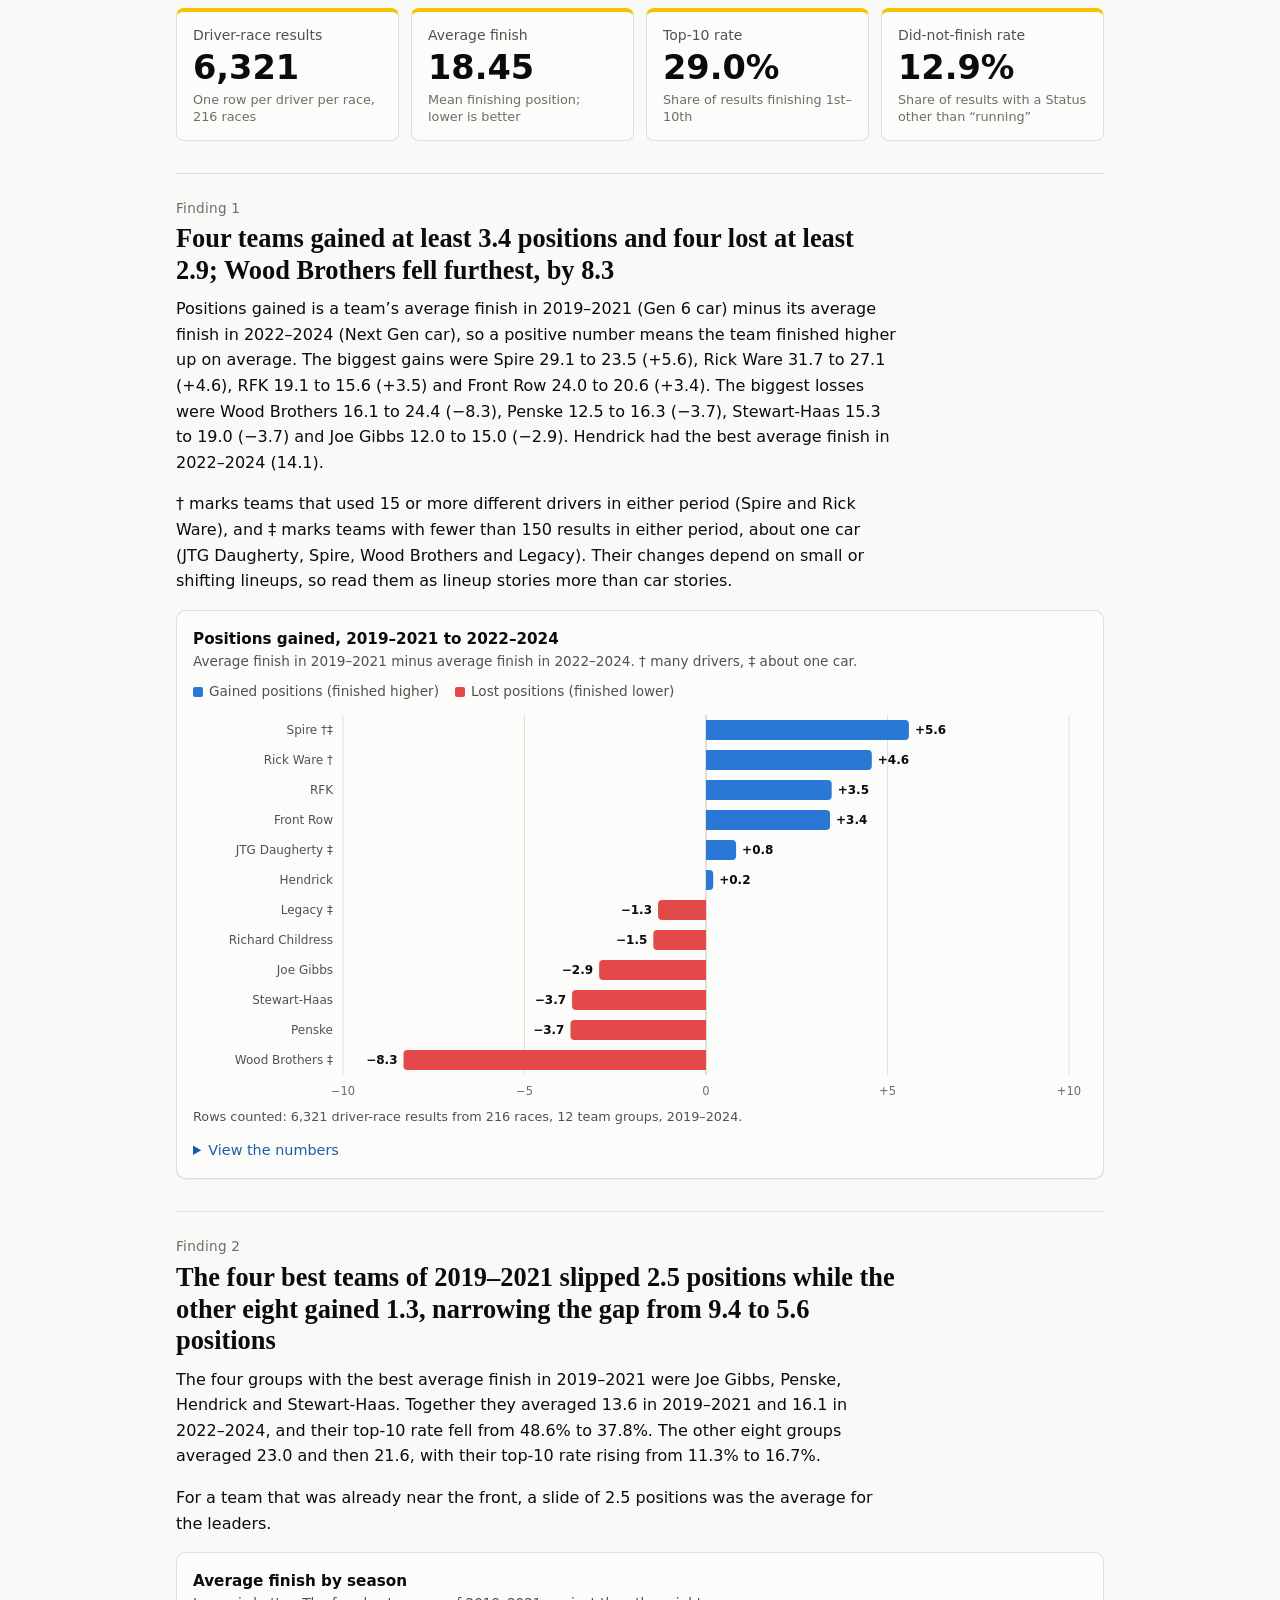
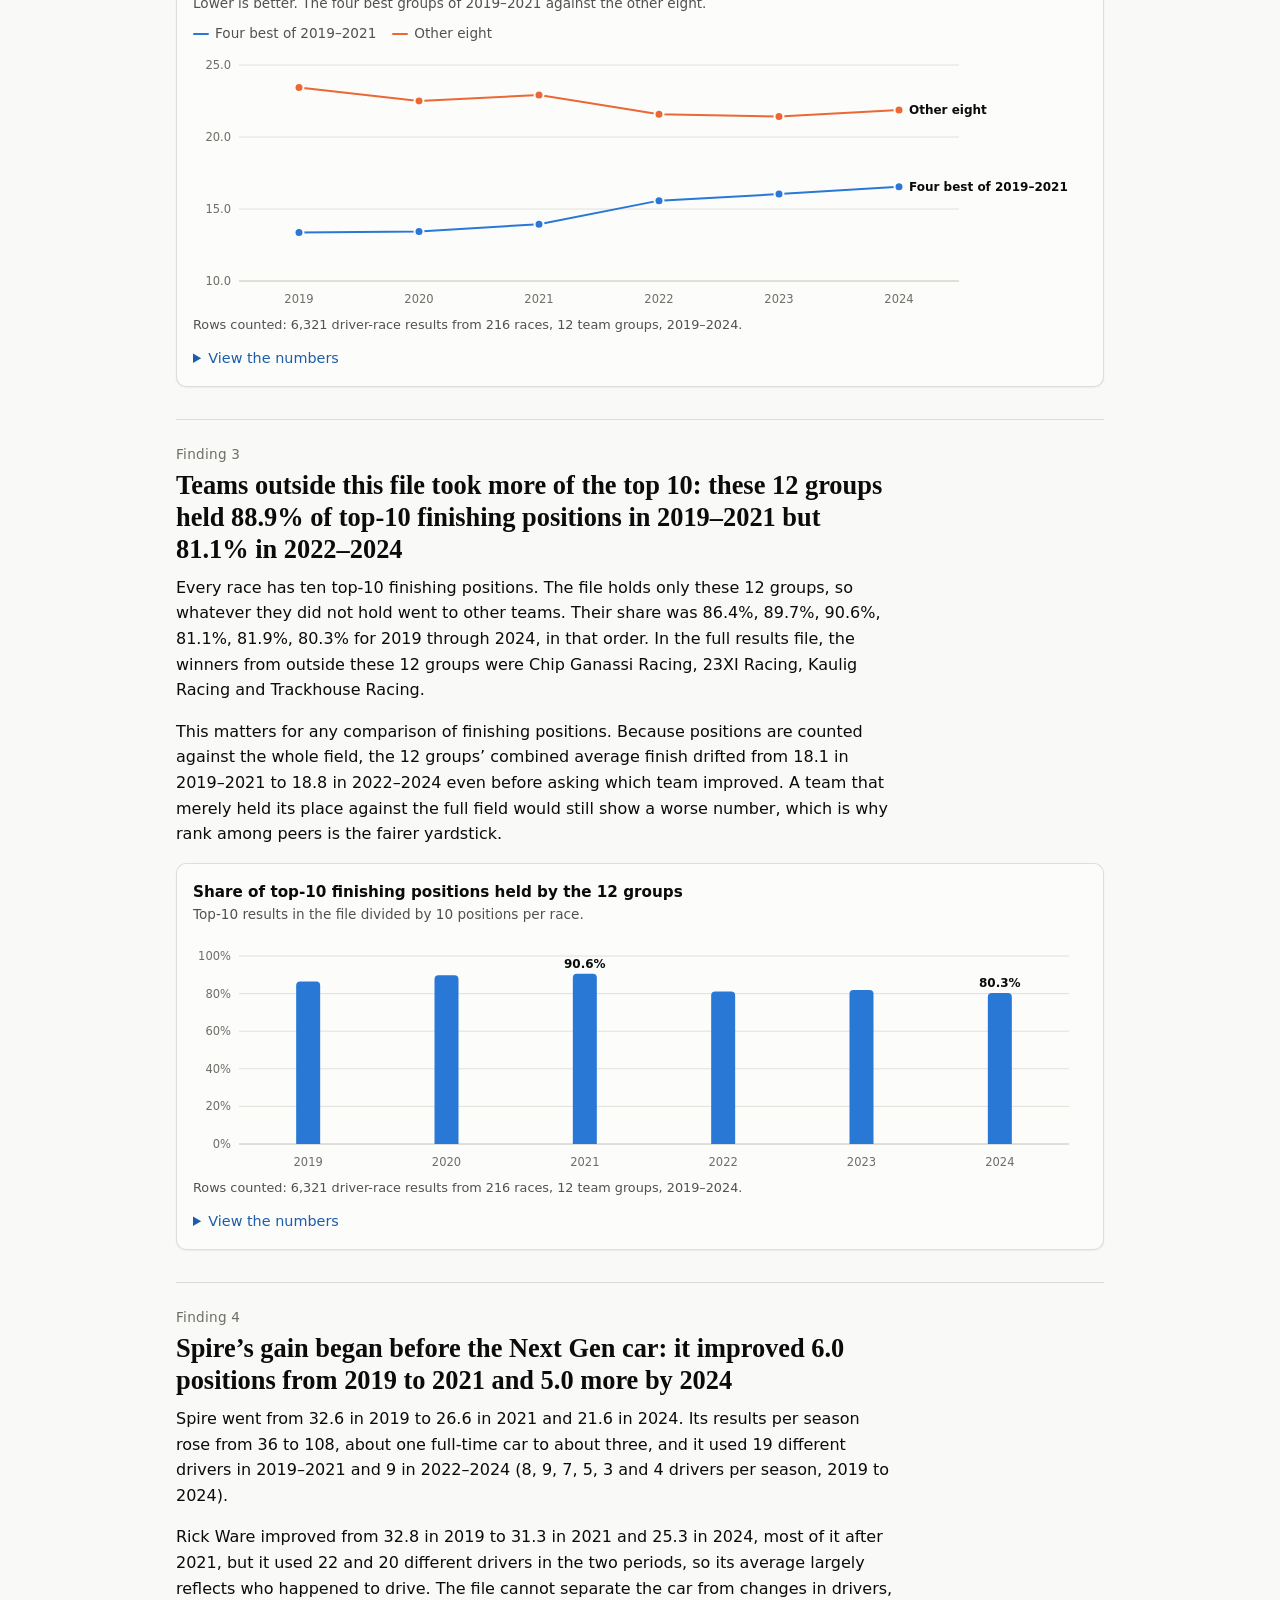
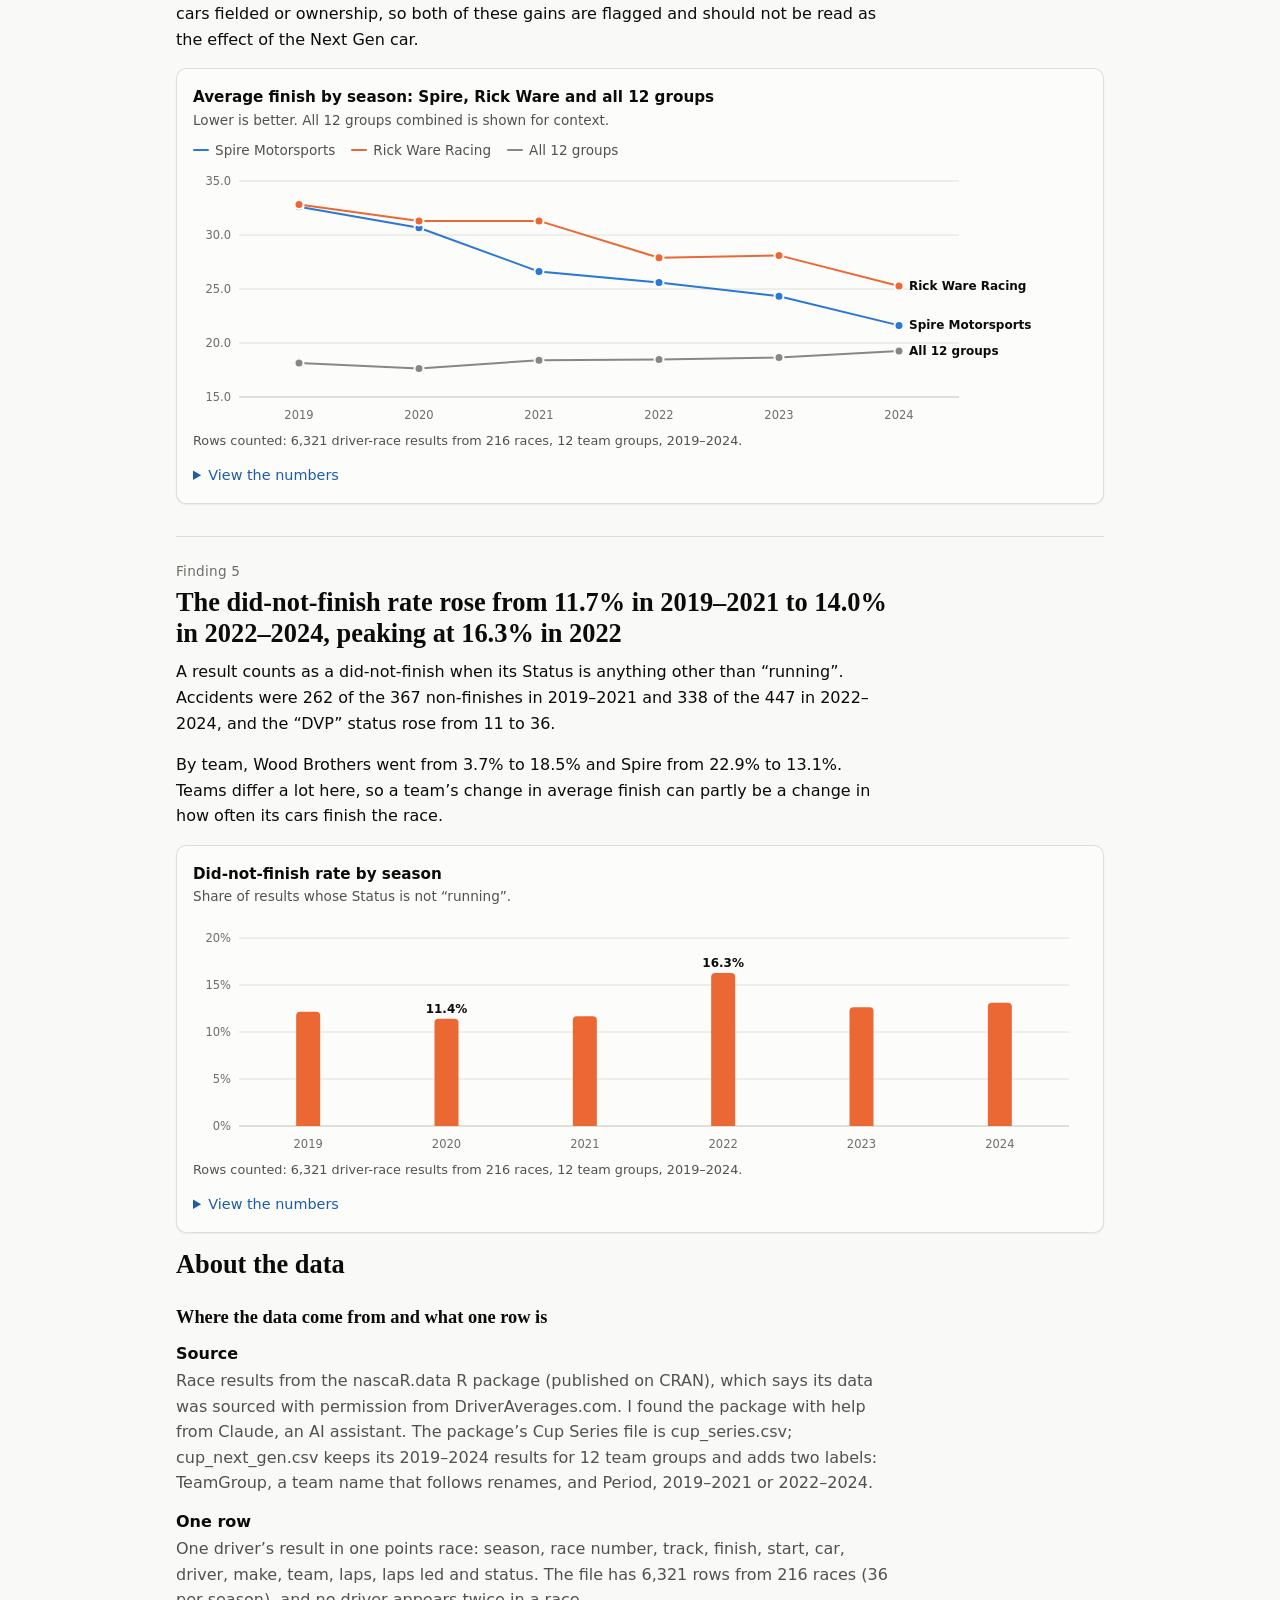
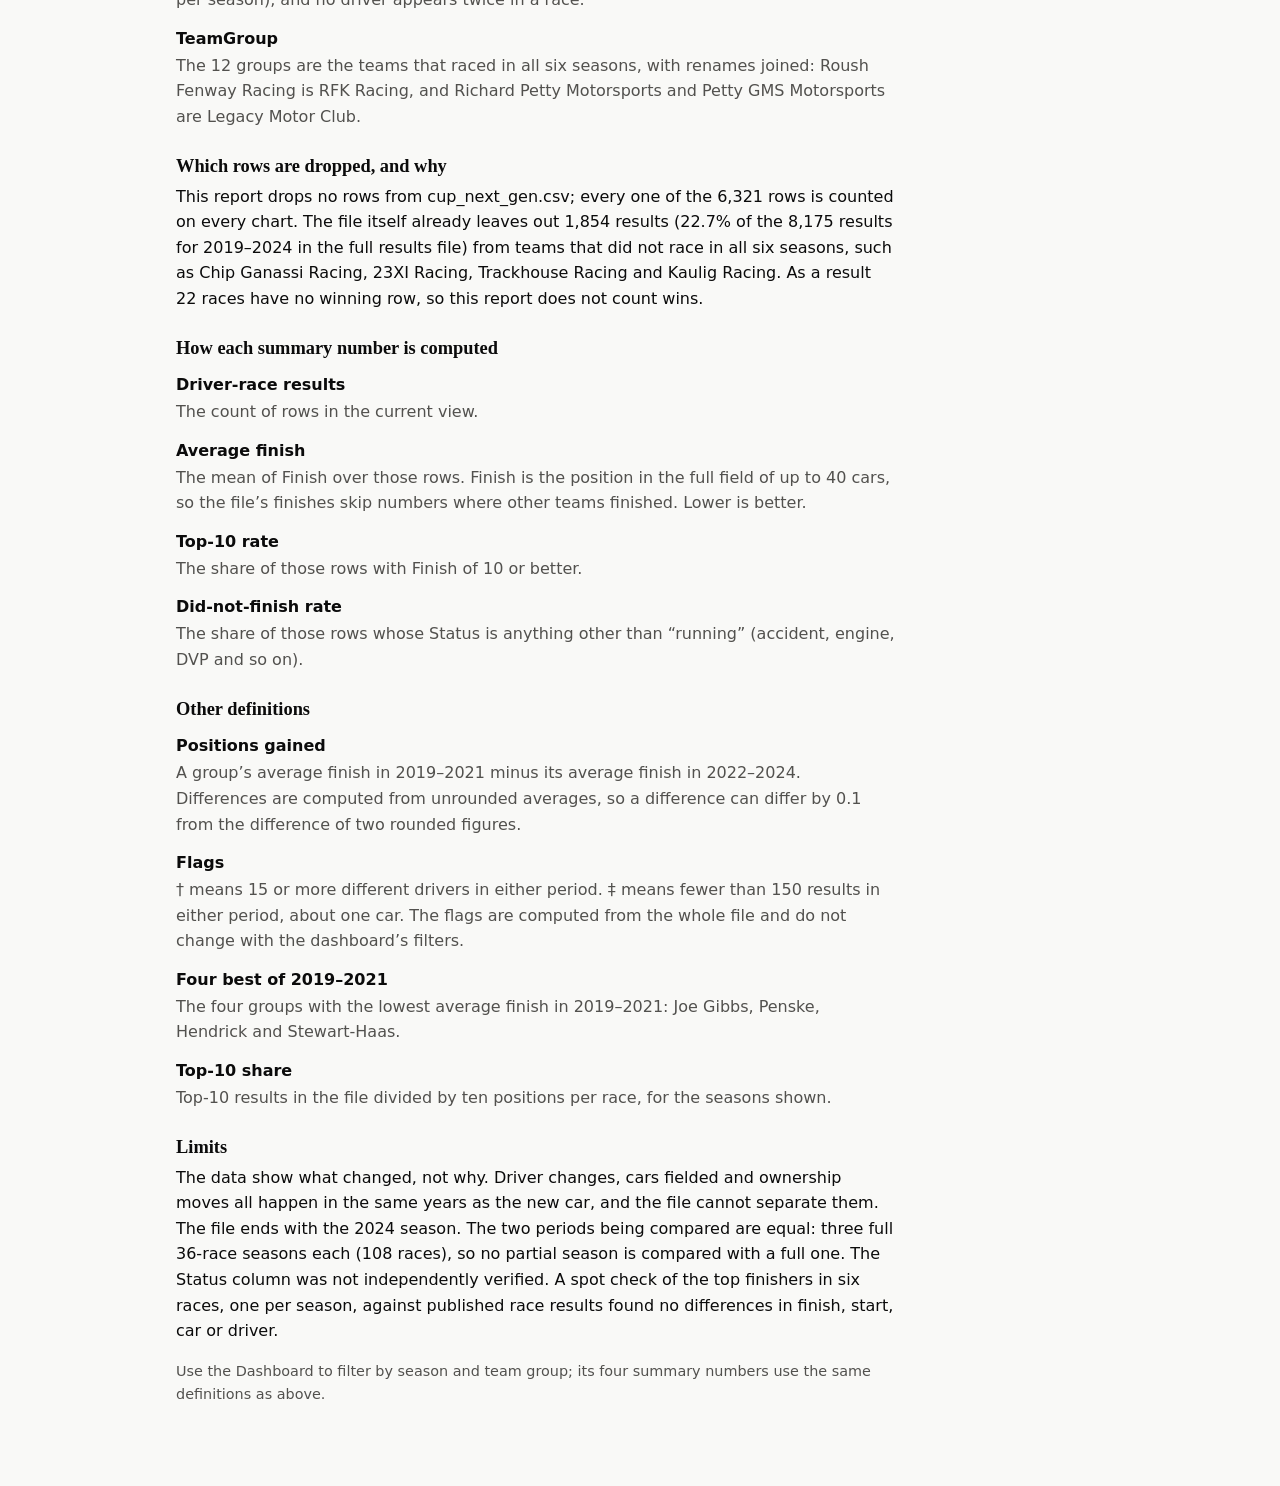
==== commit b0faa94b: "Meet the project sheet: name the reader, one opening paragraph, rows counted on every chart Names th" ====
--- a/index.html
+++ b/index.html
@@ -23,6 +23,7 @@
       <p class="kicker">NASCAR Cup Series &middot; 2019&ndash;2024</p>
       <h1 id="title">Loading the report&hellip;</h1>
       <p class="byline" id="byline"></p>
+      <p class="reader" id="reader"></p>
     </header>
 
     <div class="narrow" id="opening"></div>
--- a/styles.css
+++ b/styles.css
@@ -118,7 +118,9 @@
 h1 { font-size: clamp(1.5rem, 3.6vw, 2.1rem); margin-bottom: 0.5rem; }
 h2 { font-size: clamp(1.3rem, 3vw, 1.65rem); margin: 0 0 0.6rem; }
 h3 { font-size: 1.15rem; margin: 1.5rem 0 0.4rem; }
-.byline { color: var(--ink2); margin: 0 0 1.25rem; }
+.byline { color: var(--ink2); margin: 0 0 0.25rem; }
+.reader { color: var(--ink2); font-style: italic; margin: 0 0 1.25rem; }
+.figure .rows { margin: 4px 0 6px; font-size: 0.8rem; }
 .lede { font-size: 1.1rem; }
 p { margin: 0 0 1rem; }
 .note { color: var(--ink2); font-size: 0.9rem; }
